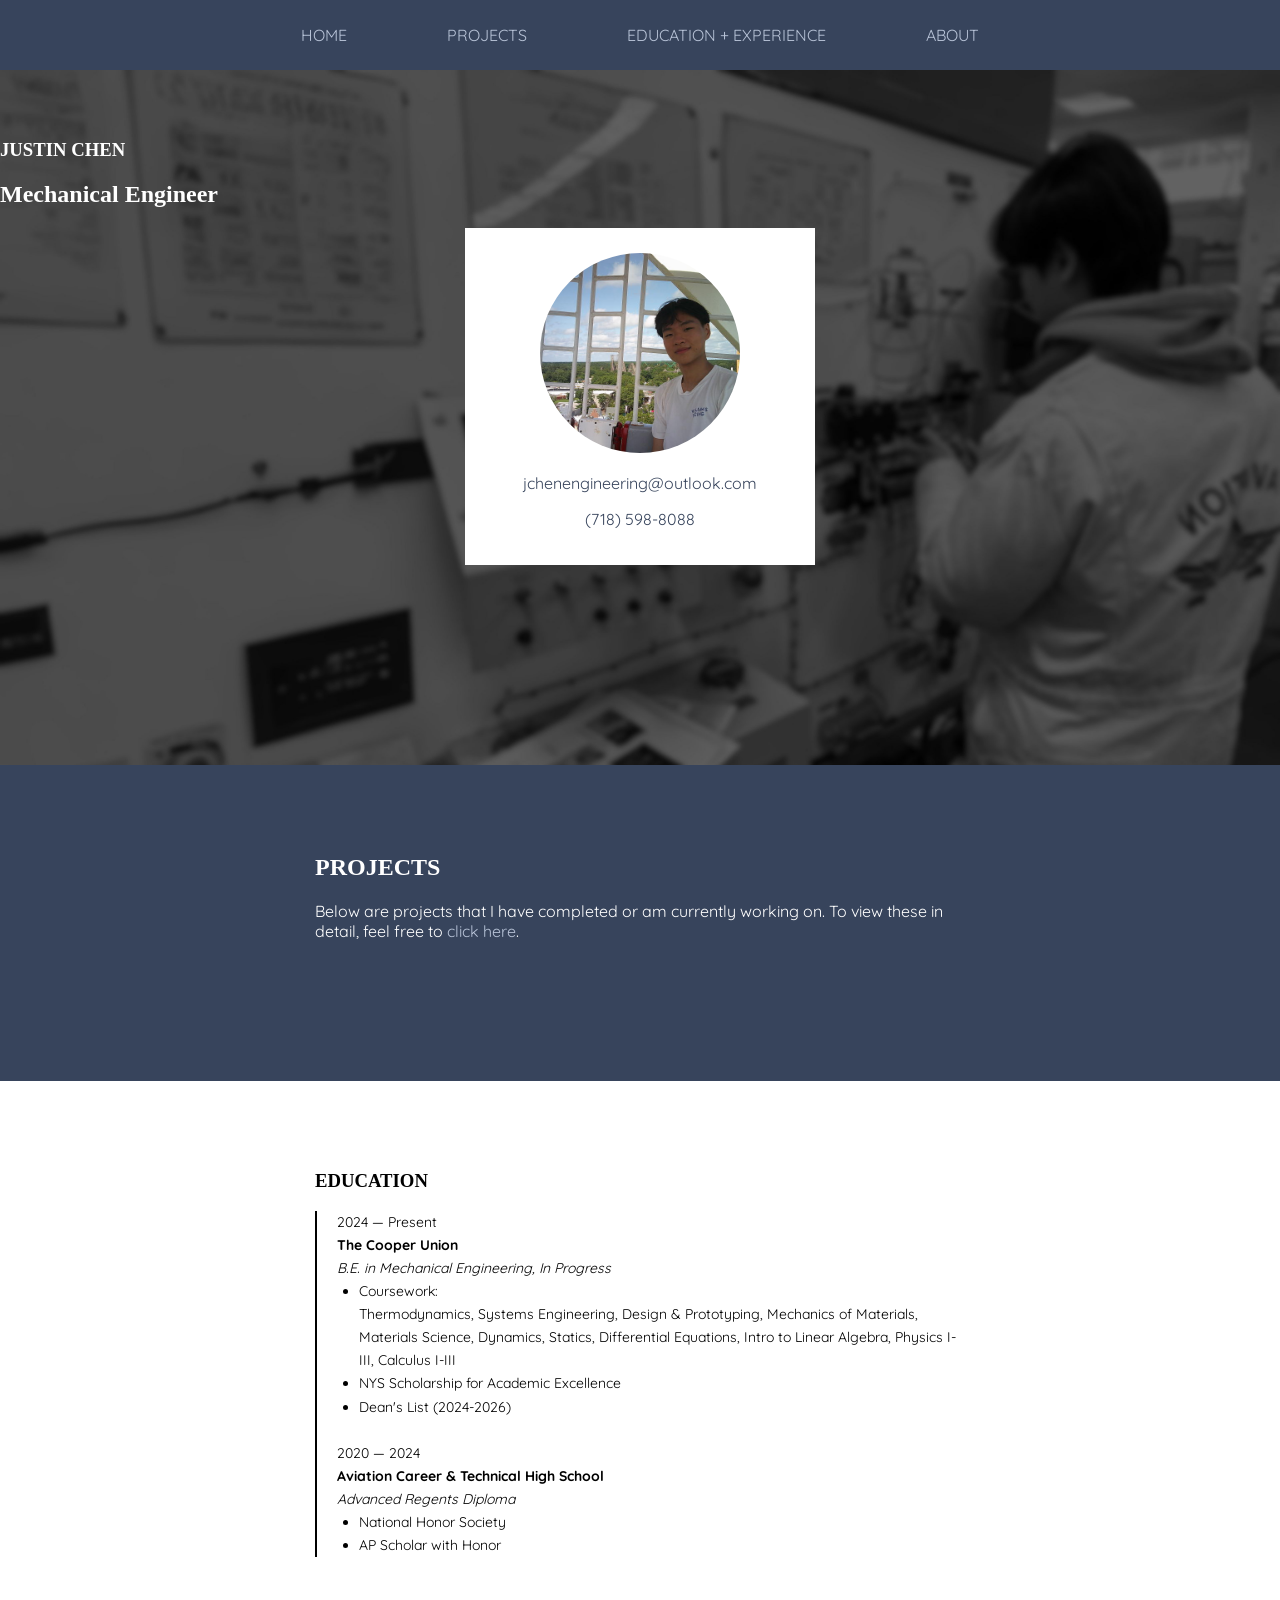
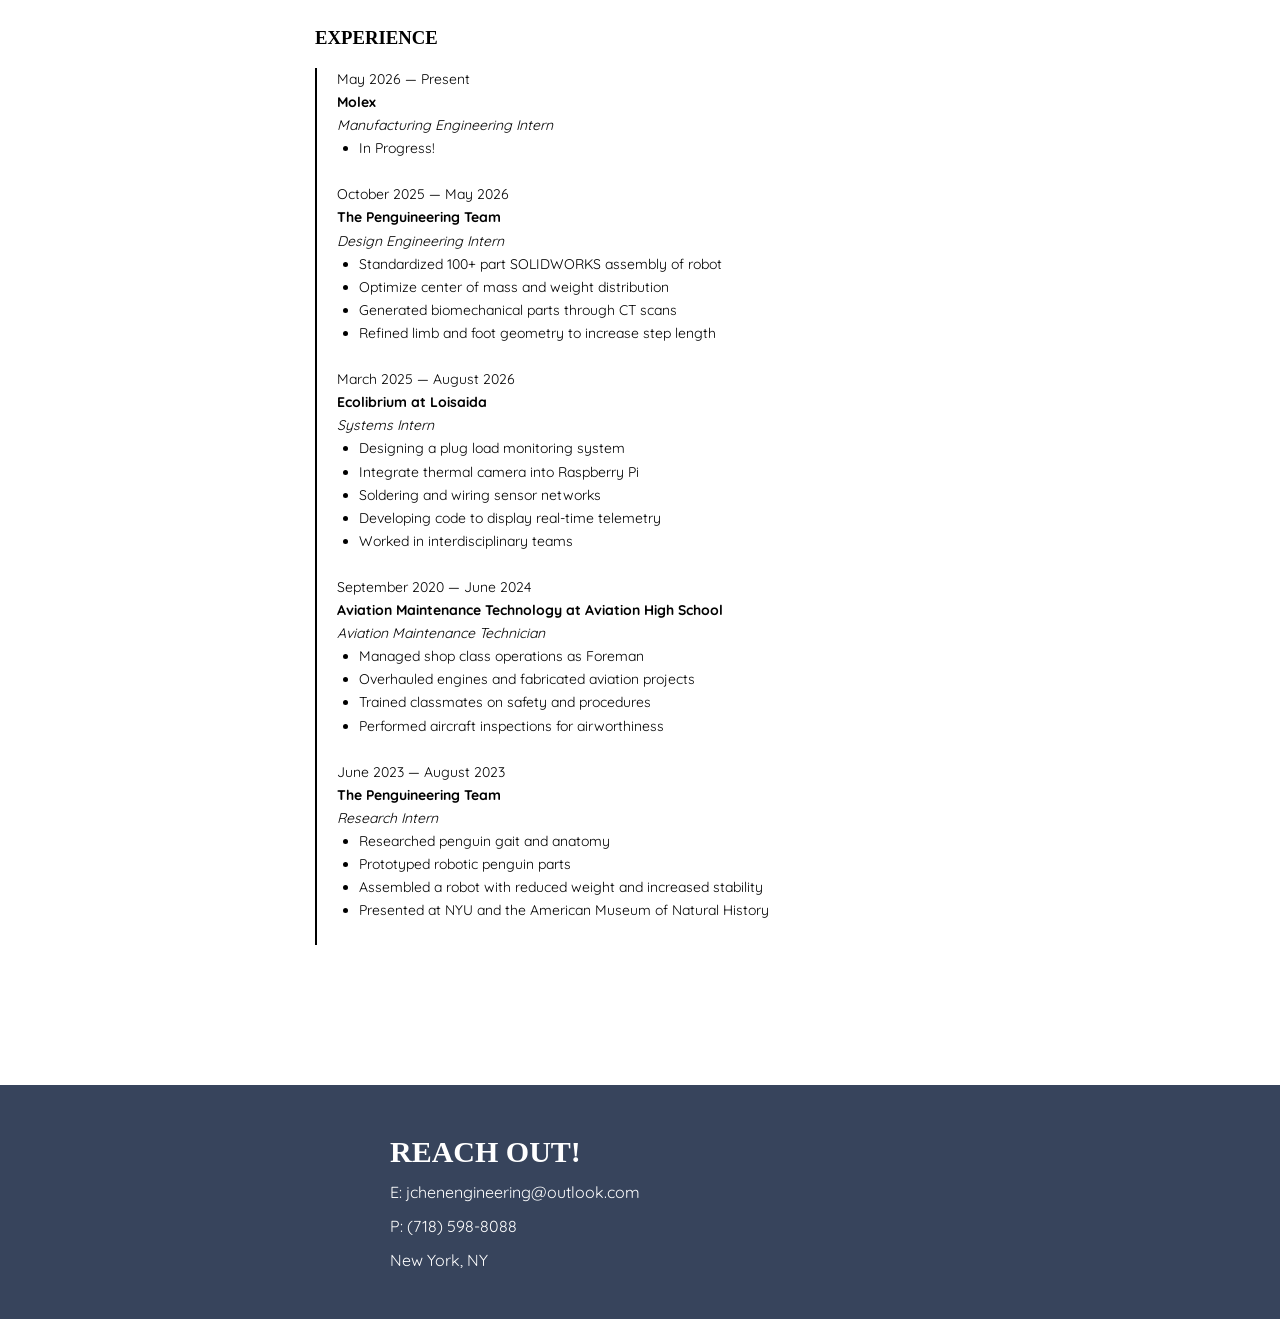
==== index.html @ e2fb0d9d "portfolio" ====
<!DOCTYPE html>
<html lang="en">
    <head>
        <link rel="preconnect" href="https://fonts.googleapis.com">
        <link rel="preconnect" href="https://fonts.gstatic.com" crossorigin>
        <link href="https://fonts.googleapis.com/css2?family=Quicksand:wght@400&display=swap" rel="stylesheet">

    
        <link rel="preconnect" href="https://fonts.googleapis.com">
        <link rel="preconnect" href="https://fonts.gstatic.com" crossorigin>
        <link href="https://fonts.google.com/share?selection.family=Gelasio:ital,wght@0,400..700;1,400..700|Inter:ital,opsz,wght@0,14..32,100..900;1,14..32,100..900" rel="stylesheet">
    
        <link rel="stylesheet" href="style.css">

        <meta charset="UTF-8">
        <meta name="viewport" content="width=device-width, initial-scale=1.0">

        <title>Justin Chen's Portfolio</title>
    </head>

    <body>
        <nav>
            <a href="index.html">HOME</a>
            <a href="pages/projects.html">PROJECTS</a>
            <a href="#education-experience">EDUCATION + EXPERIENCE</a>
            <a href="pages/about-me.html">ABOUT</a>
        </nav>

        <section class="home">
            <section class="heading">
                <h1>JUSTIN CHEN</h1>
                <h2>Mechanical Engineer</h2>
            </section>

            <section class="contact-card">
                <img class="profile-picture" src="images/profile-pic.JPG" alt="Profile Picture">
                <p>jchenengineering@outlook.com</p>
                <p>(718) 598-8088</p>
            </section>
        </section>
        

        <section class="projects">
            <div class="container">
                <h1>PROJECTS</h1>
                <p>Below are projects that I have completed or am currently working on. To view these in detail, feel free to <a class="click-here" href="pages/projects.html">click here</a>.</p>
            </div>
        </section>

        <section id="education-experience">
            <section class="education">
                <div class="container">
                    <h1>EDUCATION</h1>
                    <div class="timeline"> <!--for border-->

                        <div class="timeline-cooper">2024 — Present<br> <!--first entry-->
                            <b>The Cooper Union</b><br>
                            <i>B.E. in Mechanical Engineering, In Progress</i>
                            <ul>
                                <li> Coursework:<br>
                                Thermodynamics, Systems Engineering, Design & Prototyping, Mechanics of Materials, Materials Science, Dynamics, ​Statics, Differential Equations, Intro to Linear Algebra, Physics I-III, Calculus I-III</li>
                                <li>NYS Scholarship for Academic Excellence</li>
                                <li>Dean's List (2024-2026)</li>
                            </ul>
                            <br>
                        </div>

                        <div class="timeline-aviation">2020 — 2024<br> <!--second entry-->
                            <b>Aviation Career & Technical High School</b></br>
                            <i>Advanced Regents Diploma</i>

                            <ul>
                                <li>National Honor Society</li>
                                <li>AP Scholar with Honor</li>
                            </ul>
                        </div>

                    </div>
                </div>
            </section>

            <section class="experience">
                <div class="container">
                    <h1>EXPERIENCE</h1>
                    <div class="timeline">

                        <div class="timeline-molex">May 2026 — Present<br>
                            <b>Molex</b><br>
                            <i>Manufacturing Engineering Intern</i>
                            <ul>
                                <li>In Progress!</li>
                                <br>
                            </ul>
                        </div>

                        <div class="timeline-penguineering-college">October 2025 — May 2026<br>
                            <b>The Penguineering Team</b><br>
                            <i>Design Engineering Intern</i>
                            <ul>
                                <li>Standardized 100+ part SOLIDWORKS assembly of robot</li>
                                <li>Optimize center of mass and weight distribution</li>
                                <li>Generated biomechanical parts through CT scans</li>
                                <li>Refined limb and foot geometry to increase step length</li>
                                <br>
                            </ul>
                        </div>

                        <div class="timeline-loisaida">March 2025 — August 2026<br>
                            <b>Ecolibrium at Loisaida</b><br>
                            <i>Systems Intern</i>
                            <ul>
                                <li>Designing a plug load monitoring system</li>
                                <li>Integrate thermal camera into Raspberry Pi</li>
                                <li>Soldering and wiring sensor networks</li>
                                <li>Developing code to display real-time telemetry</li>
                                <li>Worked in interdisciplinary teams</li>
                                <br>
                            </ul>
                        </div>

                        <div class="timeline-amt">September 2020 — June 2024<br>
                            <b>Aviation Maintenance Technology at Aviation High School</b><br>
                            <i>Aviation Maintenance Technician</i>
                            <ul>
                                <li>Managed shop class operations as Foreman</li>
                                <li>Overhauled engines and fabricated aviation projects</li>
                                <li>Trained classmates on safety and procedures</li>
                                <li>Performed aircraft inspections for airworthiness</li>
                                <br>
                            </ul>
                        </div>

                        <div class="timeline-penguineering-highschool">June 2023 — August 2023<br>
                            <b>The Penguineering Team</b><br>
                            <i>Research Intern</i>
                            <ul>
                                <li>Researched penguin gait and anatomy</li>
                                <li>Prototyped robotic penguin parts</li>
                                <li>Assembled a robot with reduced weight and increased stability</li>
                                <li>Presented at NYU and the American Museum of Natural History</li>
                                <br>
                            </ul>
                        </div>

                    </div>
                </div>
            </section>
        </section>

        <footer>
            <div class="container-footer">
                <h3 class="reach-out">REACH OUT!</h3>
                <p>E: jchenengineering@outlook.com</p>
                <p>P: (718) 598-8088</p>
                <p>New York, NY</p>
            </div>
        </footer>
    </body>
</html>
---- style.css ----
/*page structure (font, body, navigation, footer)*/
html {
    scroll-behavior: smooth;
}

.quicksand-300 {
    font-family: "Quicksand", sans-serif;
    font-optical-sizing: auto;
    font-weight: 400;
    font-style: normal;
}

body {
    margin: 0px;
    padding: 0px;
}

.container {
    max-width: 650px;
    margin: 0 auto;
    padding-left: 20px;
    padding-right: 20px;
    margin-bottom: 70px;
}

nav {
    margin: 0px;
    padding: 25px;
    background-color: #37445c;
    font-family: "Quicksand", sans-serif;

    display: flex;
    justify-content: center;
    gap: 100px;
}

footer {
    background-color: #37445c;
    color: white;
    padding-top: 30px;
    padding-bottom: 30px;
}

.container-footer {
    max-width: 500px;
    margin: 20px auto;
    padding-left: 20px;
    padding-right: 20px;
    padding-top: 0;
    padding-bottom: 0;
    line-height: 1.1;
}

.reach-out {
    font-size: 30px;
    margin-top: 0px;
    margin-bottom: 0px;
}

/*content structure (paragraphs, headings, etc.)*/
p {
    font-family: "Quicksand", sans-serif;
}

h1 {
    font-family: "Gelasio", serif;
}

a,
a:visited,
a:link {
    color: #b8c3d7;
    text-decoration: none;
}

a:hover {
    color: white;
    text-decoration: underline;
}

ul {
    font-family: "Quicksand", sans-serif;
    margin-top: 0px;
    margin-bottom: 0px;
    padding-top: 0px;
    padding-left: 22px;
}

li {
    font-family: "Quicksand", sans-serif;
    margin-top: 0px;
    margin-bottom: 0px;
    padding-top: 0px;
    padding-left: 0px;
}

.indent {
    margin-left: 20px;
    margin-top: 0px;
    margin-bottom: 10px;
}

/*home page*/
.home {
    background-image: url("images/home-background.jpg");
    background-size: cover;
    padding-top: 50px;
    padding-bottom: 200px;
}

.contact-card {
    background-color: white;
    color: #37445c;
    max-width: 350px;
    margin: 0 auto;
    padding-top: 25px;
    padding-bottom: 20px;
    text-align: center;
}

.home > .heading {
    color: white;
}

.profile-picture {
    width: 200px; 
    height: 200px;
    object-fit: cover;
    border-radius: 50%;
}

/*projects on home page*/
.projects {
    background-color: #37445c;
    color: white;
    padding-top: 70px;
    padding-bottom: 70px;
}

/*education + experiences on home page*/
#education-experience {
    background-color: white;
    color: black;
    padding-top: 70px;
    padding-bottom: 70px;
}

.timeline {
    border-left: 2px solid #000000;
    height: 50%;
    padding-left: 20px;
    font-size: 14px;
    line-height: 1.65;
    padding-bottom: 0px;
}

.timeline-cooper, .timeline-aviation, .timeline-molex, .timeline-penguineering-college, .timeline-loisaida, .timeline-amt, .timeline-penguineering-highschool {
    font-family: "Quicksand", sans-serif;
    margin-bottom: 0px;
    padding-bottom: 0px
}

/*about me page*/
.about-me-container {
    max-width: 1000px;
    margin: 0 auto;
    padding-left: 20px;
    padding-right: 20px;
    margin-bottom: 50px;
}

.about-me {
    font-size: 18px;
    display: flex;
    gap: 40px;
    padding-top: 30px;
}

.about-me-image {
    border-radius: 25px;
    margin-top: 95px;
}
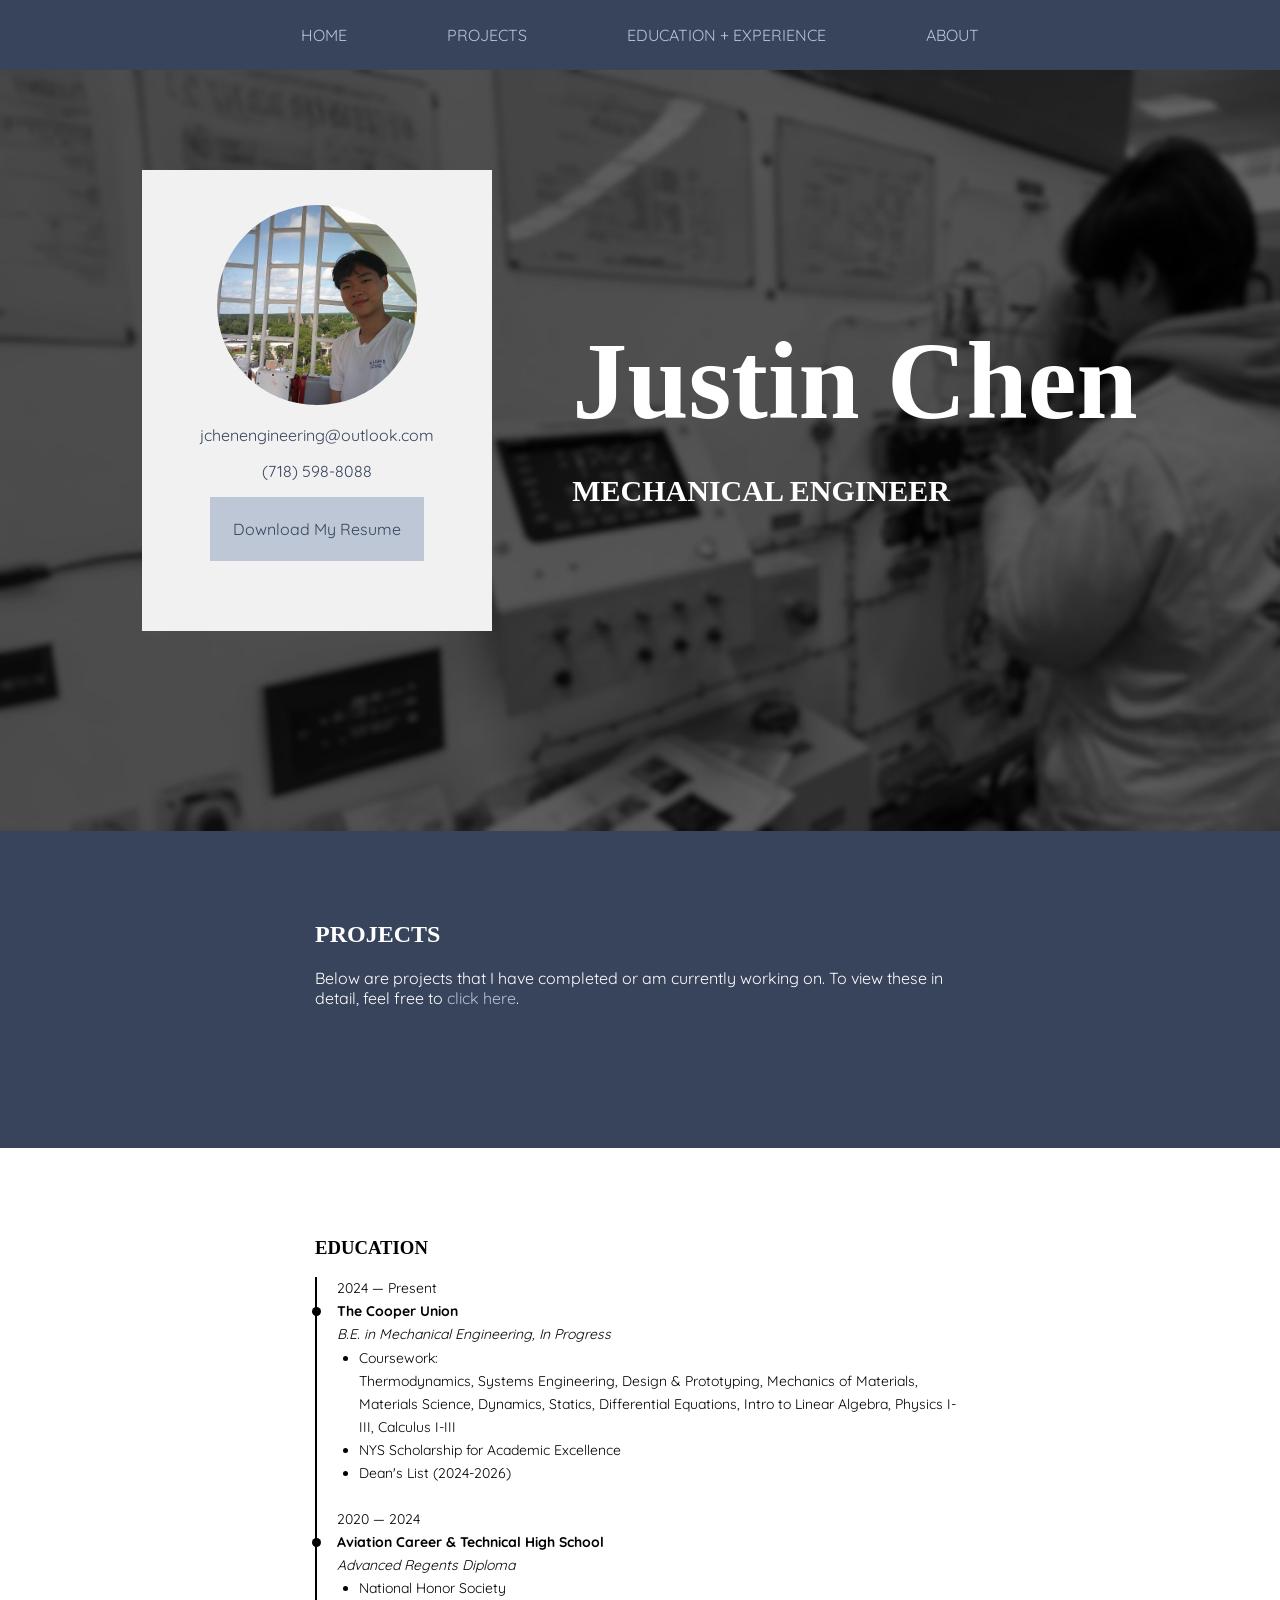
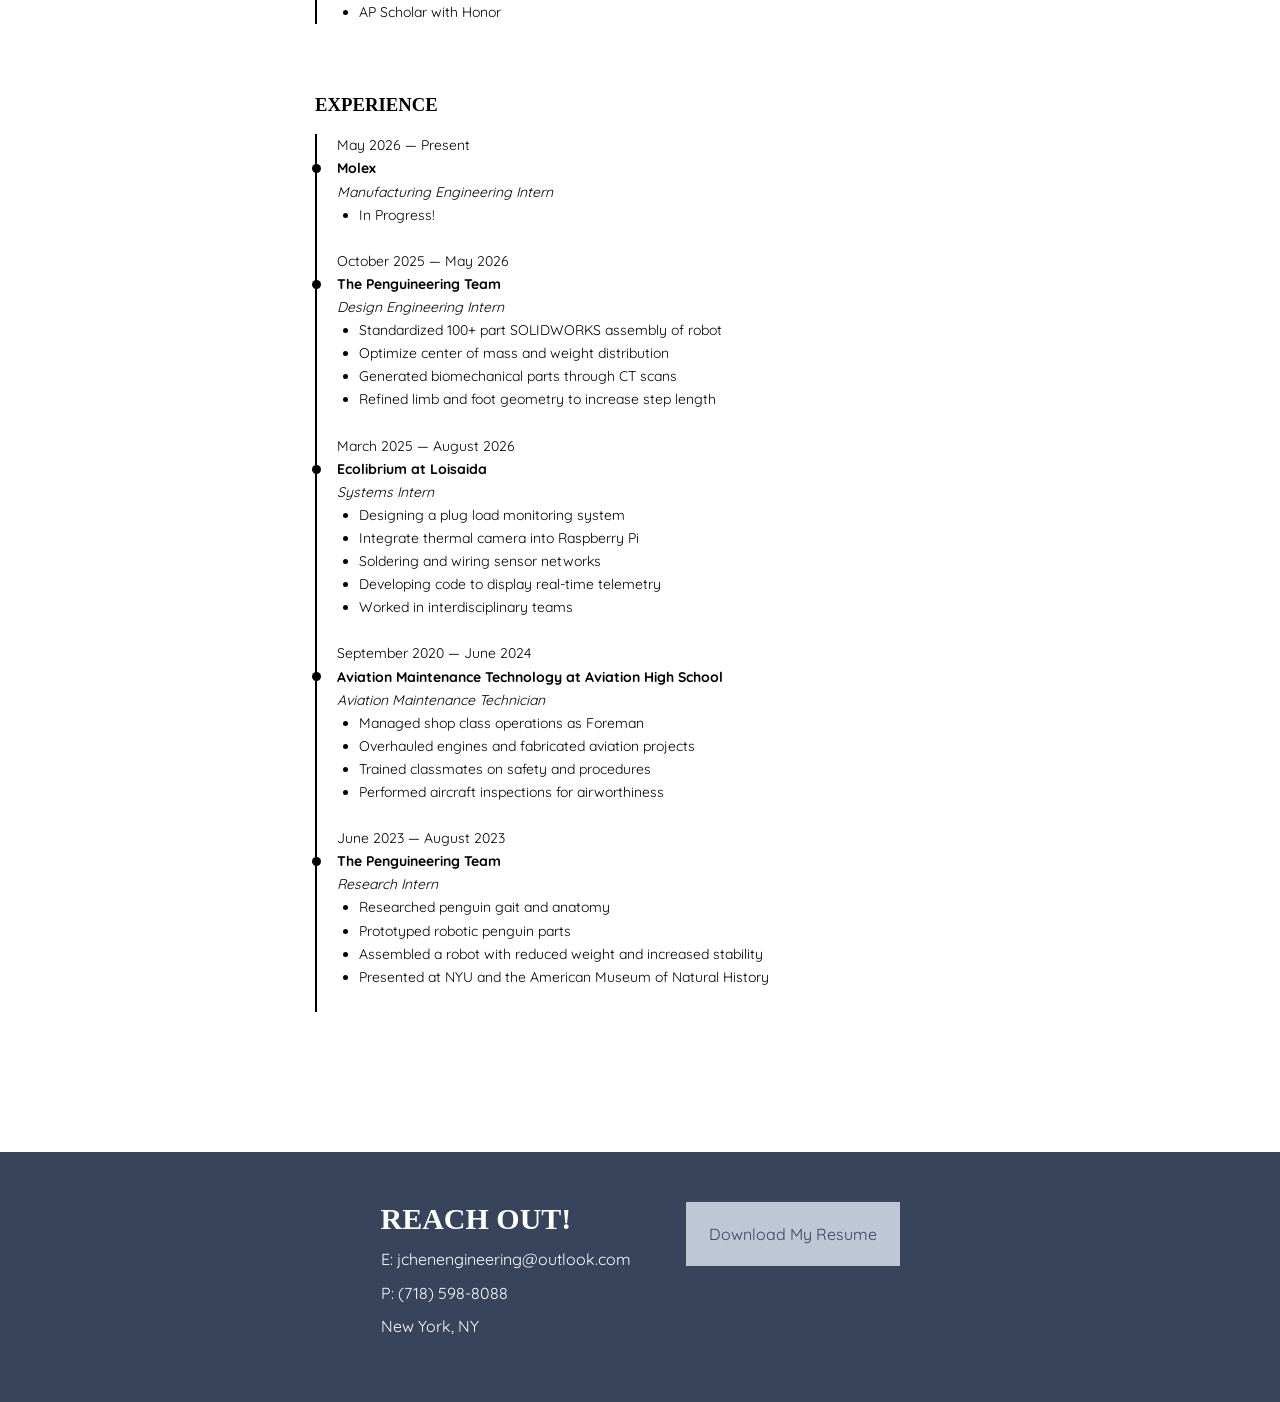
==== commit 3c2c3938: "updated website 6/26" ====
--- a/index.html
+++ b/index.html
@@ -27,16 +27,19 @@
         </nav>
 
         <section class="home">
-            <section class="heading">
-                <h1>JUSTIN CHEN</h1>
-                <h2>Mechanical Engineer</h2>
-            </section>
+                <section class="heading">
+                    <h3>Justin Chen</h3>
+                    <h4>MECHANICAL ENGINEER</h4>
+                </section>
 
-            <section class="contact-card">
-                <img class="profile-picture" src="images/profile-pic.JPG" alt="Profile Picture">
-                <p>jchenengineering@outlook.com</p>
-                <p>(718) 598-8088</p>
-            </section>
+                <section class="contact-card">
+                    <img class="profile-picture" src="images/profile-pic.JPG" alt="Profile Picture">
+                    <p>jchenengineering@outlook.com</p>
+                    <p>(718) 598-8088</p>
+
+                    <button class="download-my-resume-button" type="button">Download My Resume</button>
+
+                </section>
         </section>
         
 
@@ -149,10 +152,18 @@
 
         <footer>
             <div class="container-footer">
-                <h3 class="reach-out">REACH OUT!</h3>
-                <p>E: jchenengineering@outlook.com</p>
-                <p>P: (718) 598-8088</p>
-                <p>New York, NY</p>
+                
+                <div class="footer-text">
+                    <h3 class="reach-out">REACH OUT!</h3>
+                    <p>E: jchenengineering@outlook.com</p>
+                    <p>P: (718) 598-8088</p>
+                    <p>New York, NY</p>
+                </div>
+                
+                <div class="footer-graphics">
+                    <button class="download-my-resume-button" type="button">Download My Resume</button>
+                </div>
+
             </div>
         </footer>
     </body>
--- a/style.css
+++ b/style.css
@@ -42,13 +42,13 @@
 }
 
 .container-footer {
-    max-width: 500px;
+    max-width: 700px;
     margin: 20px auto;
-    padding-left: 20px;
-    padding-right: 20px;
-    padding-top: 0;
-    padding-bottom: 0;
     line-height: 1.1;
+
+    display: flex;
+    justify-content: center;
+    gap: 55px;
 }
 
 .reach-out {
@@ -104,22 +104,37 @@
 .home {
     background-image: url("images/home-background.jpg");
     background-size: cover;
-    padding-top: 50px;
+    padding-top: 100px;
     padding-bottom: 200px;
+
+    display: flex;
+    flex-direction: row-reverse;
+    justify-content: center;
+    gap: 80px;
 }
 
 .contact-card {
-    background-color: white;
+    background-color: #f1f1f1;
     color: #37445c;
-    max-width: 350px;
-    margin: 0 auto;
-    padding-top: 25px;
-    padding-bottom: 20px;
+    margin: 50 auto;
+    width: 350px;
+    padding-top: 35px;
+    padding-bottom: 70px;
     text-align: center;
 }
 
 .home > .heading {
     color: white;
+    line-height: 0;
+    align-content: center;
+}
+
+.heading h3 {
+    font-size: 110px;
+}
+
+.heading h4 {
+    font-size: 30px;
 }
 
 .profile-picture {
@@ -127,6 +142,24 @@
     height: 200px;
     object-fit: cover;
     border-radius: 50%;
+}
+
+.download-my-resume-button {
+    border: none;
+    background-color: #bec7d5;
+    color: #37445c;
+
+    padding-left: 23px;
+    padding-right: 23px;
+    padding-top: 22px;
+    padding-bottom: 22px;
+
+    font-family: "Quicksand", sans-serif;
+    font-size: 16px;
+}
+
+.download-my-resume-text {
+    font-size: 20px;
 }
 
 /*projects on home page*/
@@ -160,6 +193,84 @@
     padding-bottom: 0px
 }
 
+.timeline > div {
+    position: relative; 
+}
+
+.timeline > div::before {         /*the dot*/
+    content: '';
+    position: absolute;
+    width: 9px;
+    height: 9px;
+    background-color: #000000;
+    border-radius: 50%;
+
+    left: -25.5px;
+    top: 30px; 
+}
+
+/*projects page*/
+h2 {
+    font-family: "Quicksand", sans-serif;
+}
+
+.projects-mechanical-rectifier {
+    padding-top: 50px;
+    padding-bottom: 35px;
+    border-bottom: 1px solid gray;
+}
+
+.projects-scale {
+    padding-top: 35px;
+    padding-bottom: 35px;
+    border-bottom: 1px solid gray;
+}
+
+.projects-vending-machine {
+    padding-top: 35px;
+    padding-bottom: 35px;
+}
+
+.projects-mechanical-rectifier-flexbox {
+    display: flex;
+    gap: 25px;
+    line-height: 1.5;
+    align-items: center;
+}
+
+.projects-mechanical-rectifier-picture {
+    max-width: 40%;
+    height: auto;
+    border-radius: 15px;
+}
+
+.projects-scale-flexbox {
+    display: flex;
+    flex-direction: row-reverse;
+    gap: 25px;
+    line-height: 1.5;
+    align-items: center;
+}
+
+.projects-scale-picture {
+    max-width: 50%;
+    height: 50%;
+    border-radius: 15px;
+}
+
+.projects-vending-machine-flexbox {
+    display: flex;
+    gap: 25px;
+    line-height: 1.5;
+    align-items: center;
+}
+
+.projects-vending-machine-picture {
+    padding-top: 20px;
+    max-width: 40%;
+    height: auto;
+}
+
 /*about me page*/
 .about-me-container {
     max-width: 1000px;
@@ -173,10 +284,11 @@
     font-size: 18px;
     display: flex;
     gap: 40px;
-    padding-top: 30px;
+    padding-top: 20px;
 }
 
 .about-me-image {
     border-radius: 25px;
-    margin-top: 95px;
+    margin-top: 75px;
+    scale: 95%;
 }
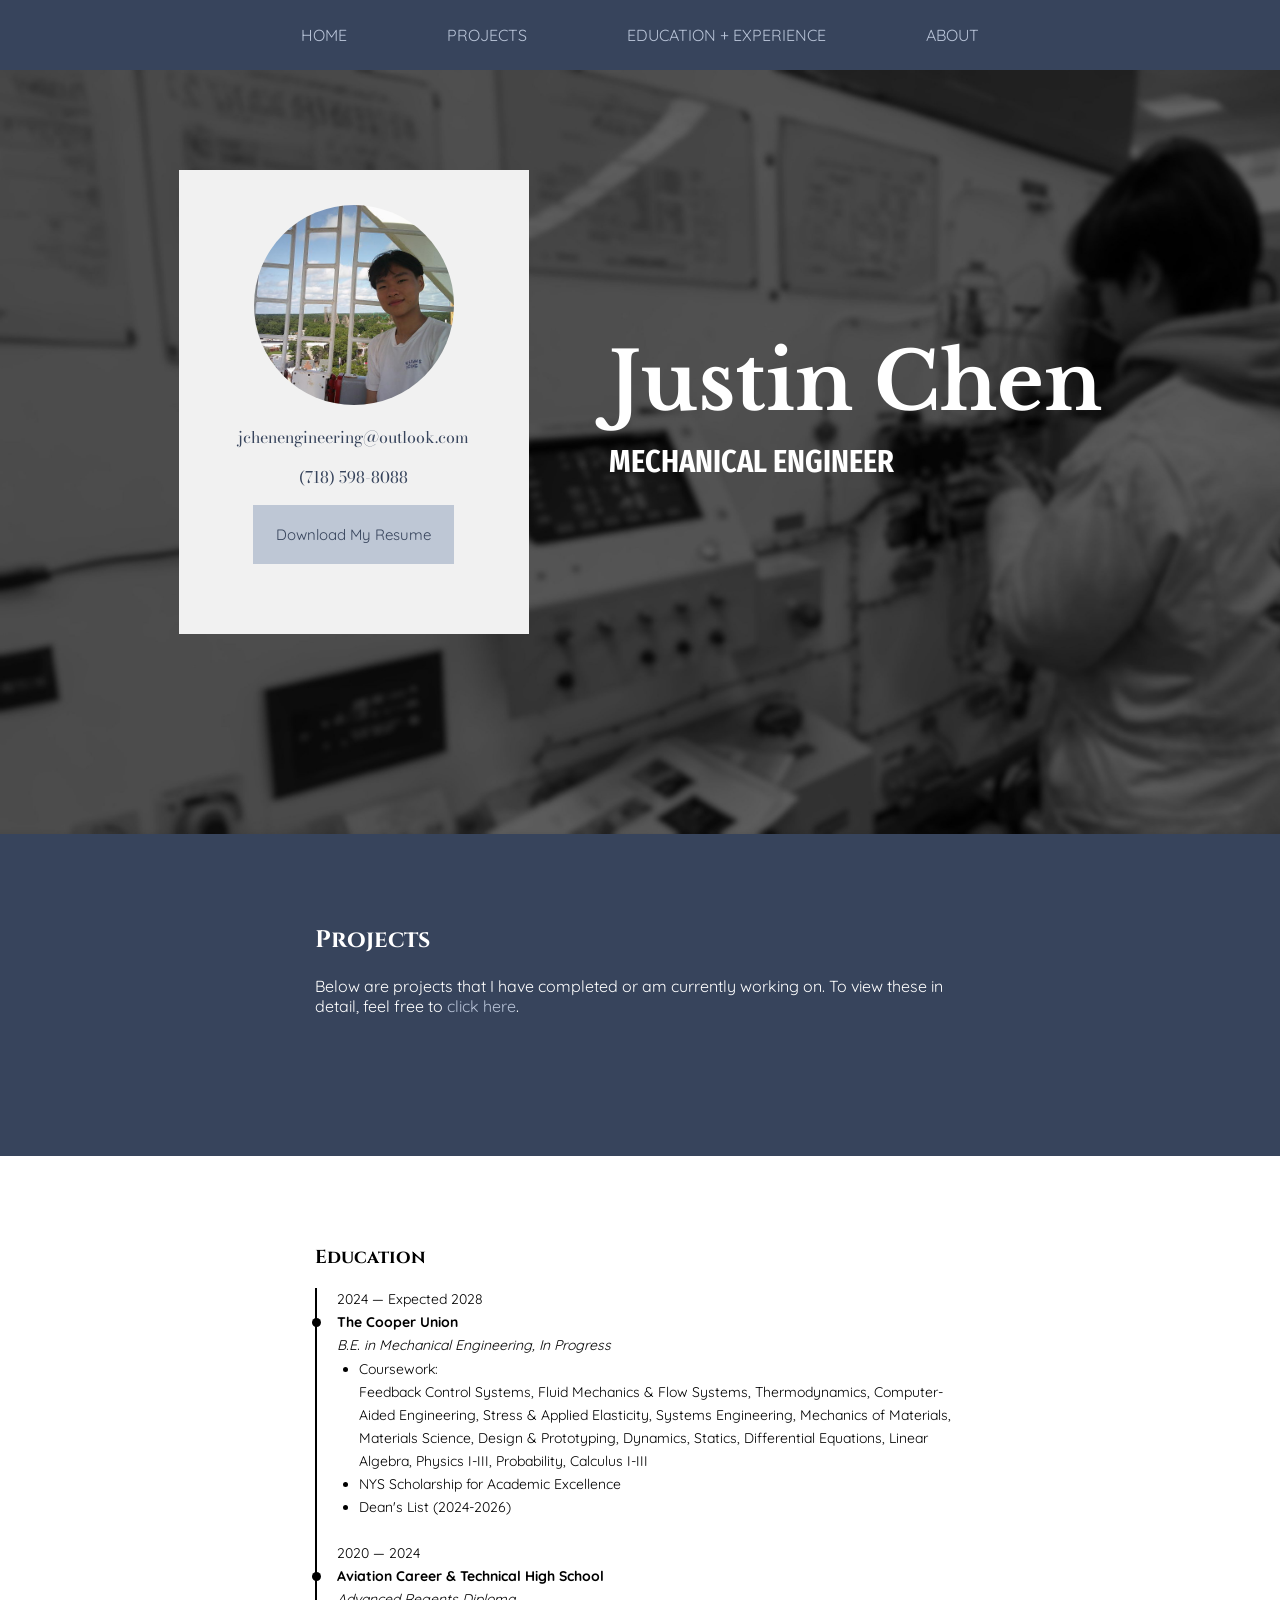
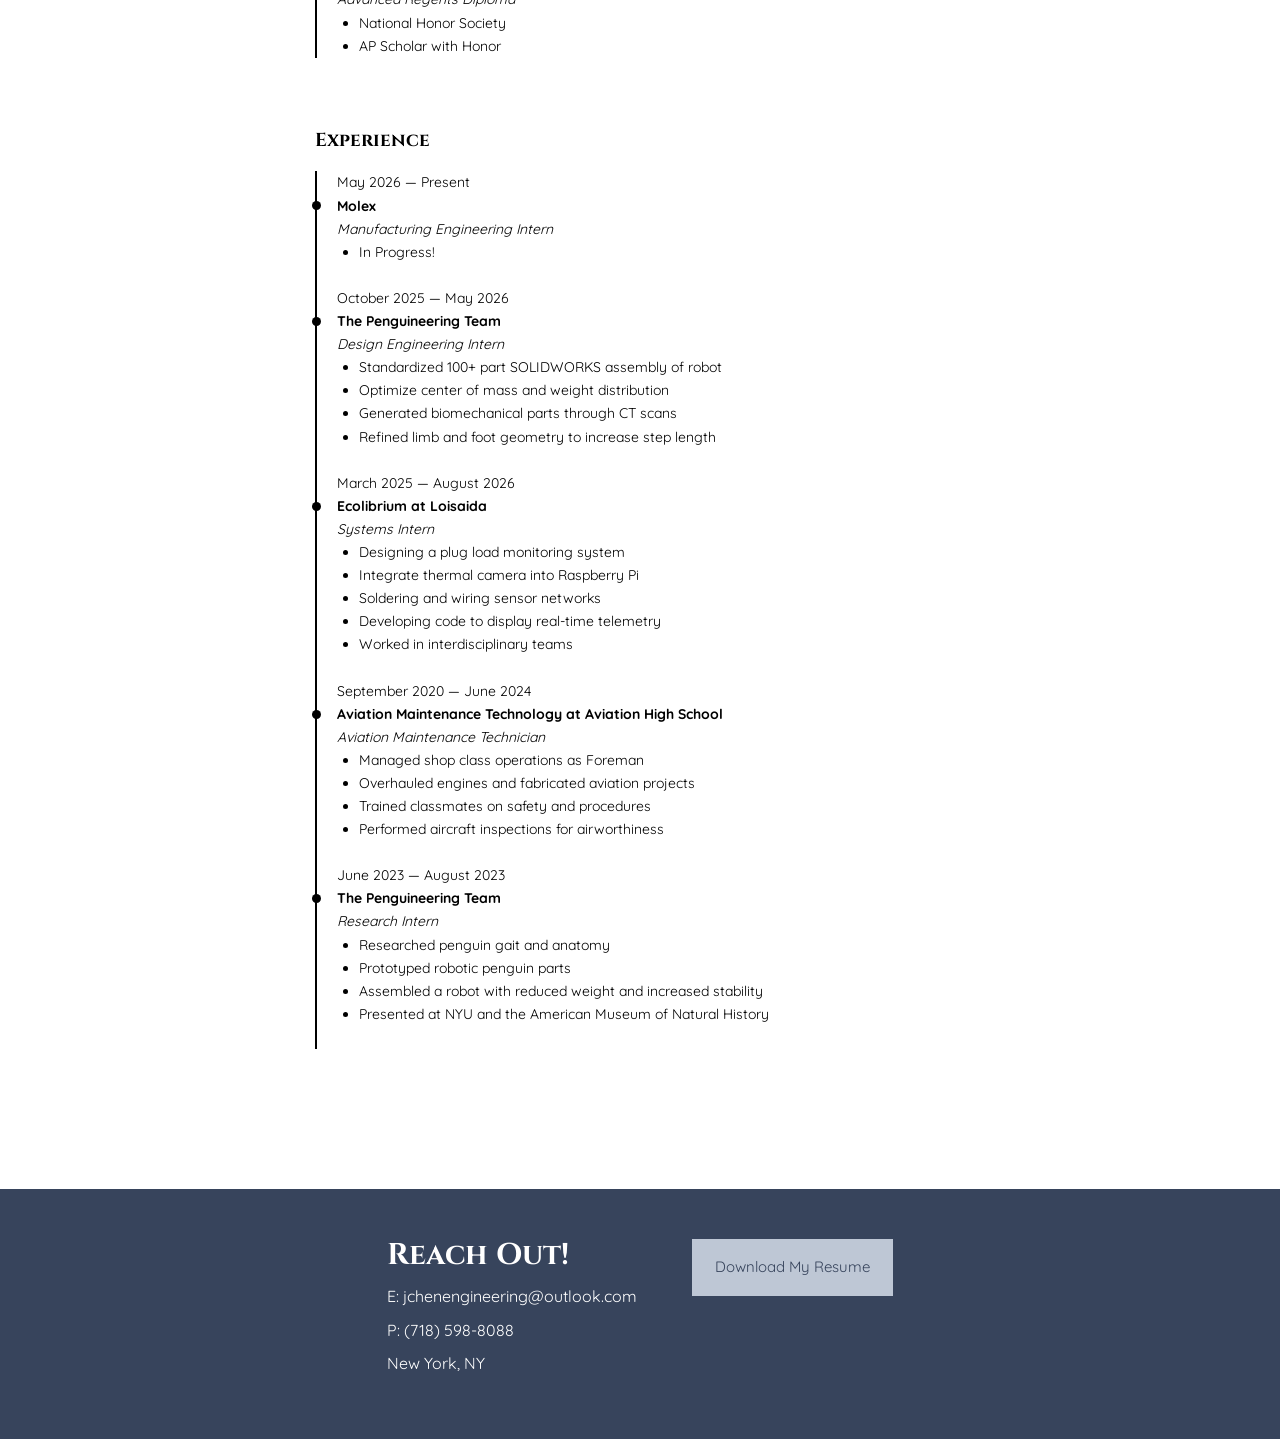
==== commit d7753dbf: "updated website 6/26 end of day" ====
--- a/index.html
+++ b/index.html
@@ -1,21 +1,15 @@
 <!DOCTYPE html>
 <html lang="en">
     <head>
+        <meta charset="UTF-8">
+        <meta name="viewport" content="width=device-width, initial-scale=1.0">
+        <title>Justin Chen's Portfolio</title>
+
         <link rel="preconnect" href="https://fonts.googleapis.com">
         <link rel="preconnect" href="https://fonts.gstatic.com" crossorigin>
-        <link href="https://fonts.googleapis.com/css2?family=Quicksand:wght@400&display=swap" rel="stylesheet">
+        <link href="https://fonts.googleapis.com/css2?family=Bodoni+Moda:opsz,wght@6..96,400&family=Cinzel&family=Fira+Sans+Condensed&family=Libre+Baskerville&family=Quicksand:wght@300&display=swap" rel="stylesheet">
 
-    
-        <link rel="preconnect" href="https://fonts.googleapis.com">
-        <link rel="preconnect" href="https://fonts.gstatic.com" crossorigin>
-        <link href="https://fonts.google.com/share?selection.family=Gelasio:ital,wght@0,400..700;1,400..700|Inter:ital,opsz,wght@0,14..32,100..900;1,14..32,100..900" rel="stylesheet">
-    
         <link rel="stylesheet" href="style.css">
-
-        <meta charset="UTF-8">
-        <meta name="viewport" content="width=device-width, initial-scale=1.0">
-
-        <title>Justin Chen's Portfolio</title>
     </head>
 
     <body>
@@ -34,10 +28,13 @@
 
                 <section class="contact-card">
                     <img class="profile-picture" src="images/profile-pic.JPG" alt="Profile Picture">
-                    <p>jchenengineering@outlook.com</p>
-                    <p>(718) 598-8088</p>
+                    
+                    <div class="contact-card-contact">
+                        <p>jchenengineering@outlook.com</p>
+                        <p>(718) 598-8088</p>
+                    </div>
 
-                    <button class="download-my-resume-button" type="button">Download My Resume</button>
+                    <a href="files/Justin_Chen_Resume_serif.pdf" class="download-my-resume-button" download>Download My Resume</a>
 
                 </section>
         </section>
@@ -45,7 +42,7 @@
 
         <section class="projects">
             <div class="container">
-                <h1>PROJECTS</h1>
+                <h1>Projects</h1>
                 <p>Below are projects that I have completed or am currently working on. To view these in detail, feel free to <a class="click-here" href="pages/projects.html">click here</a>.</p>
             </div>
         </section>
@@ -53,15 +50,15 @@
         <section id="education-experience">
             <section class="education">
                 <div class="container">
-                    <h1>EDUCATION</h1>
+                    <h1>Education</h1>
                     <div class="timeline"> <!--for border-->
 
-                        <div class="timeline-cooper">2024 — Present<br> <!--first entry-->
+                        <div class="timeline-cooper">2024 — Expected 2028<br> <!--first entry-->
                             <b>The Cooper Union</b><br>
                             <i>B.E. in Mechanical Engineering, In Progress</i>
                             <ul>
                                 <li> Coursework:<br>
-                                Thermodynamics, Systems Engineering, Design & Prototyping, Mechanics of Materials, Materials Science, Dynamics, ​Statics, Differential Equations, Intro to Linear Algebra, Physics I-III, Calculus I-III</li>
+                                Feedback Control Systems, Fluid Mechanics & Flow Systems, Thermodynamics, Computer-Aided Engineering, Stress & Applied Elasticity, Systems Engineering, Mechanics of Materials, Materials Science, Design & Prototyping, Dynamics, ​Statics, Differential Equations, Linear Algebra, Physics I-III, Probability, Calculus I-III</li>
                                 <li>NYS Scholarship for Academic Excellence</li>
                                 <li>Dean's List (2024-2026)</li>
                             </ul>
@@ -69,7 +66,7 @@
                         </div>
 
                         <div class="timeline-aviation">2020 — 2024<br> <!--second entry-->
-                            <b>Aviation Career & Technical High School</b></br>
+                            <b>Aviation Career & Technical High School</b><br>
                             <i>Advanced Regents Diploma</i>
 
                             <ul>
@@ -84,7 +81,7 @@
 
             <section class="experience">
                 <div class="container">
-                    <h1>EXPERIENCE</h1>
+                    <h1>Experience</h1>
                     <div class="timeline">
 
                         <div class="timeline-molex">May 2026 — Present<br>
@@ -152,16 +149,16 @@
 
         <footer>
             <div class="container-footer">
-                
+
                 <div class="footer-text">
-                    <h3 class="reach-out">REACH OUT!</h3>
+                    <h5 class="reach-out">Reach Out!</h5>
                     <p>E: jchenengineering@outlook.com</p>
                     <p>P: (718) 598-8088</p>
                     <p>New York, NY</p>
                 </div>
                 
                 <div class="footer-graphics">
-                    <button class="download-my-resume-button" type="button">Download My Resume</button>
+                    <a href="files/Justin_Chen_Resume_serif.pdf" class="download-my-resume-button" download>Download My Resume</a>
                 </div>
 
             </div>
--- a/style.css
+++ b/style.css
@@ -3,11 +3,38 @@
     scroll-behavior: smooth;
 }
 
-.quicksand-300 {
+.quicksand-regular {
     font-family: "Quicksand", sans-serif;
     font-optical-sizing: auto;
     font-weight: 400;
     font-style: normal;
+}
+
+.libre-baskerville-regular {
+  font-family: "Libre Baskerville", serif;
+  font-optical-sizing: auto;
+  font-weight: 400;
+  font-style: normal;
+}
+
+.bodoni-moda-regular {
+  font-family: "Bodoni Moda", serif;
+  font-optical-sizing: auto;
+  font-weight: 400;
+  font-style: normal;
+}
+
+.fira-sans-regular {
+  font-family: "Fira Sans Condensed", sans-serif;
+  font-weight: 400;
+  font-style: normal;
+}
+
+.cinzel-regular {
+  font-family: "Cinzel", serif;
+  font-optical-sizing: auto;
+  font-weight: 400;
+  font-style: normal;   
 }
 
 body {
@@ -52,6 +79,7 @@
 }
 
 .reach-out {
+    font-family: "Cinzel", serif;
     font-size: 30px;
     margin-top: 0px;
     margin-bottom: 0px;
@@ -63,7 +91,7 @@
 }
 
 h1 {
-    font-family: "Gelasio", serif;
+    font-family: "Cinzel", serif;
 }
 
 a,
@@ -123,6 +151,10 @@
     text-align: center;
 }
 
+.contact-card p {
+    font-family: "Bodoni Moda", serif;
+}
+
 .home > .heading {
     color: white;
     line-height: 0;
@@ -130,10 +162,12 @@
 }
 
 .heading h3 {
-    font-size: 110px;
+    font-family: "Libre Baskerville", serif;
+    font-size: 80px;
 }
 
 .heading h4 {
+    font-family: "Fira Sans Condensed", sans-serif;
     font-size: 30px;
 }
 
@@ -144,18 +178,30 @@
     border-radius: 50%;
 }
 
-.download-my-resume-button {
+a.download-my-resume-button {
     border: none;
     background-color: #bec7d5;
     color: #37445c;
 
     padding-left: 23px;
     padding-right: 23px;
-    padding-top: 22px;
-    padding-bottom: 22px;
-
-    font-family: "Quicksand", sans-serif;
-    font-size: 16px;
+    padding-top: 20px;
+    padding-bottom: 20px;
+
+    font-family: "Quicksand", sans-serif;
+    font-size: 15px;
+
+    cursor: pointer;
+    transition: background-color 0.3s ease;
+
+    display: inline-block;
+    text-decoration: none;
+}
+
+.download-my-resume-button:hover {
+    background-color: #a6acb8;
+    color: #37445c;
+    text-decoration: none;
 }
 
 .download-my-resume-text {
@@ -271,6 +317,10 @@
     height: auto;
 }
 
+a.projects-mechanical-rectifier, a.projects-scale, a.projects-vending-machine {
+    color: aqua;
+}
+
 /*about me page*/
 .about-me-container {
     max-width: 1000px;
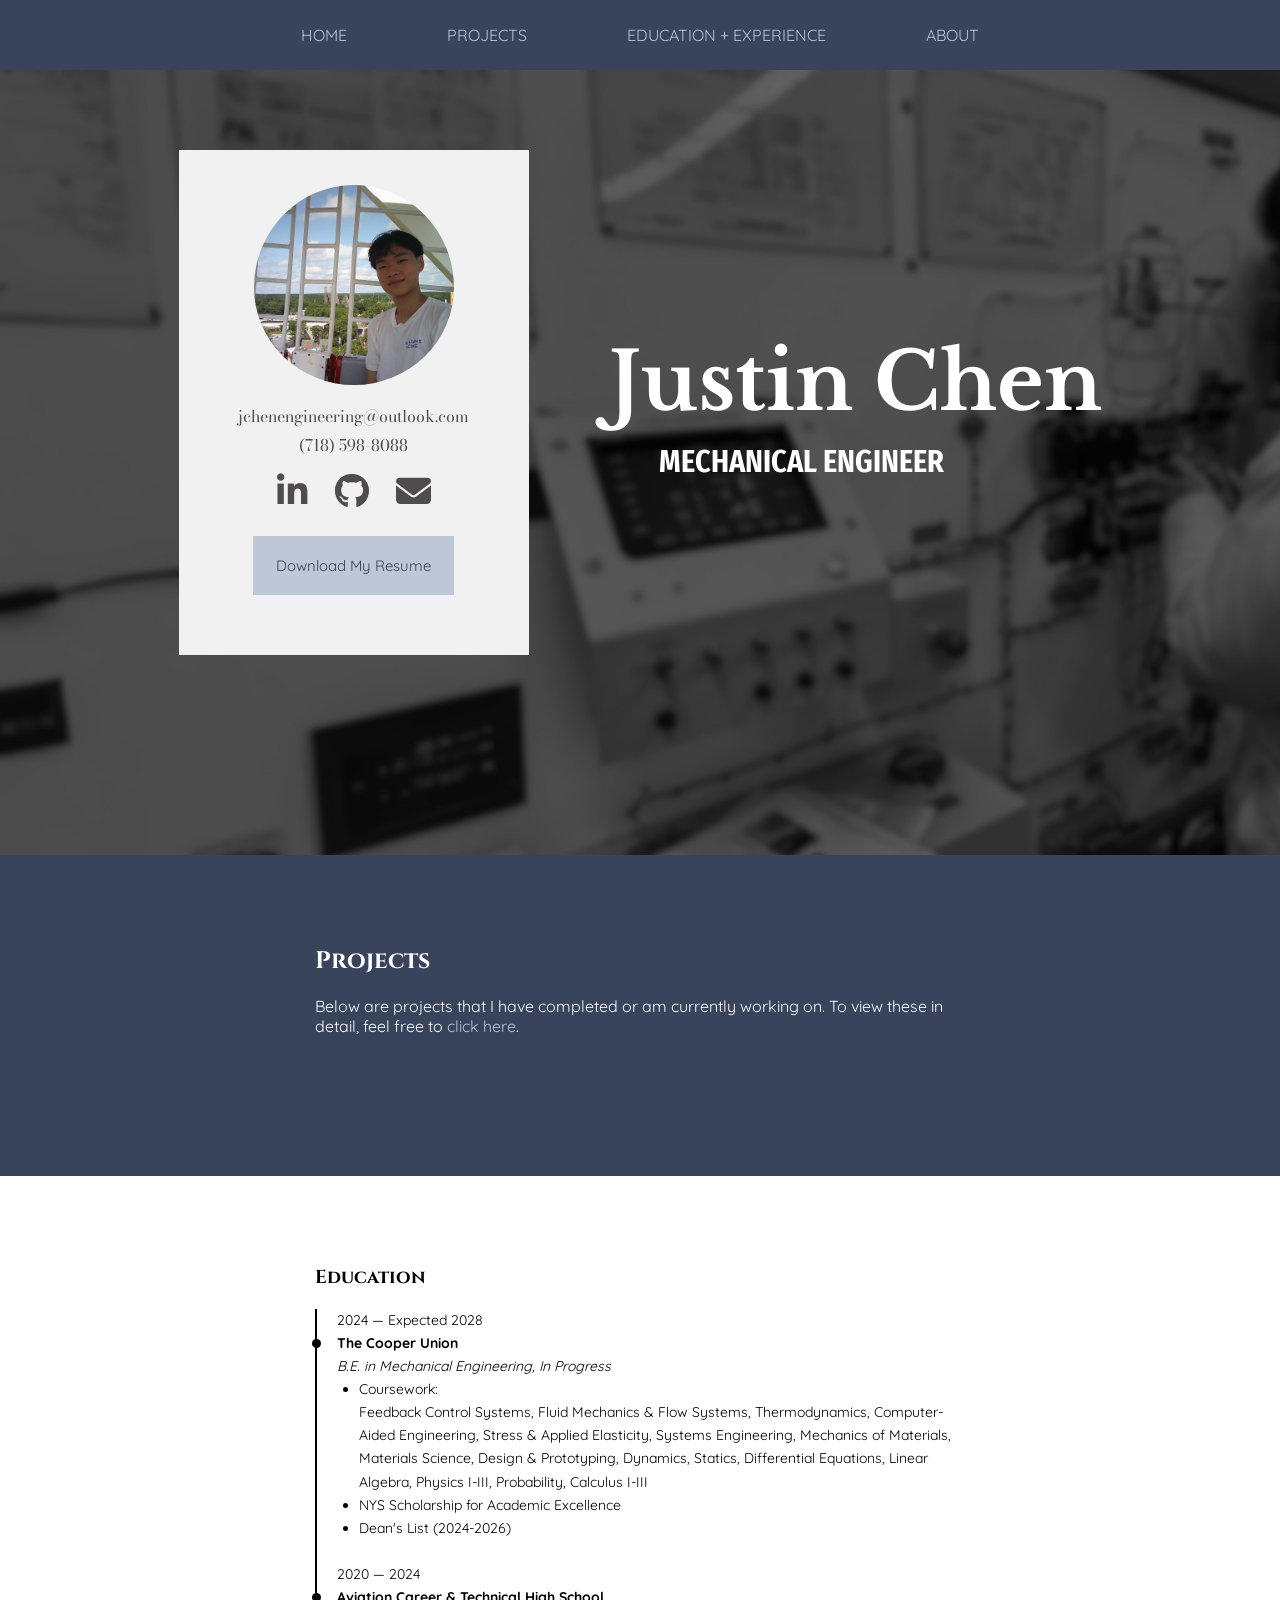
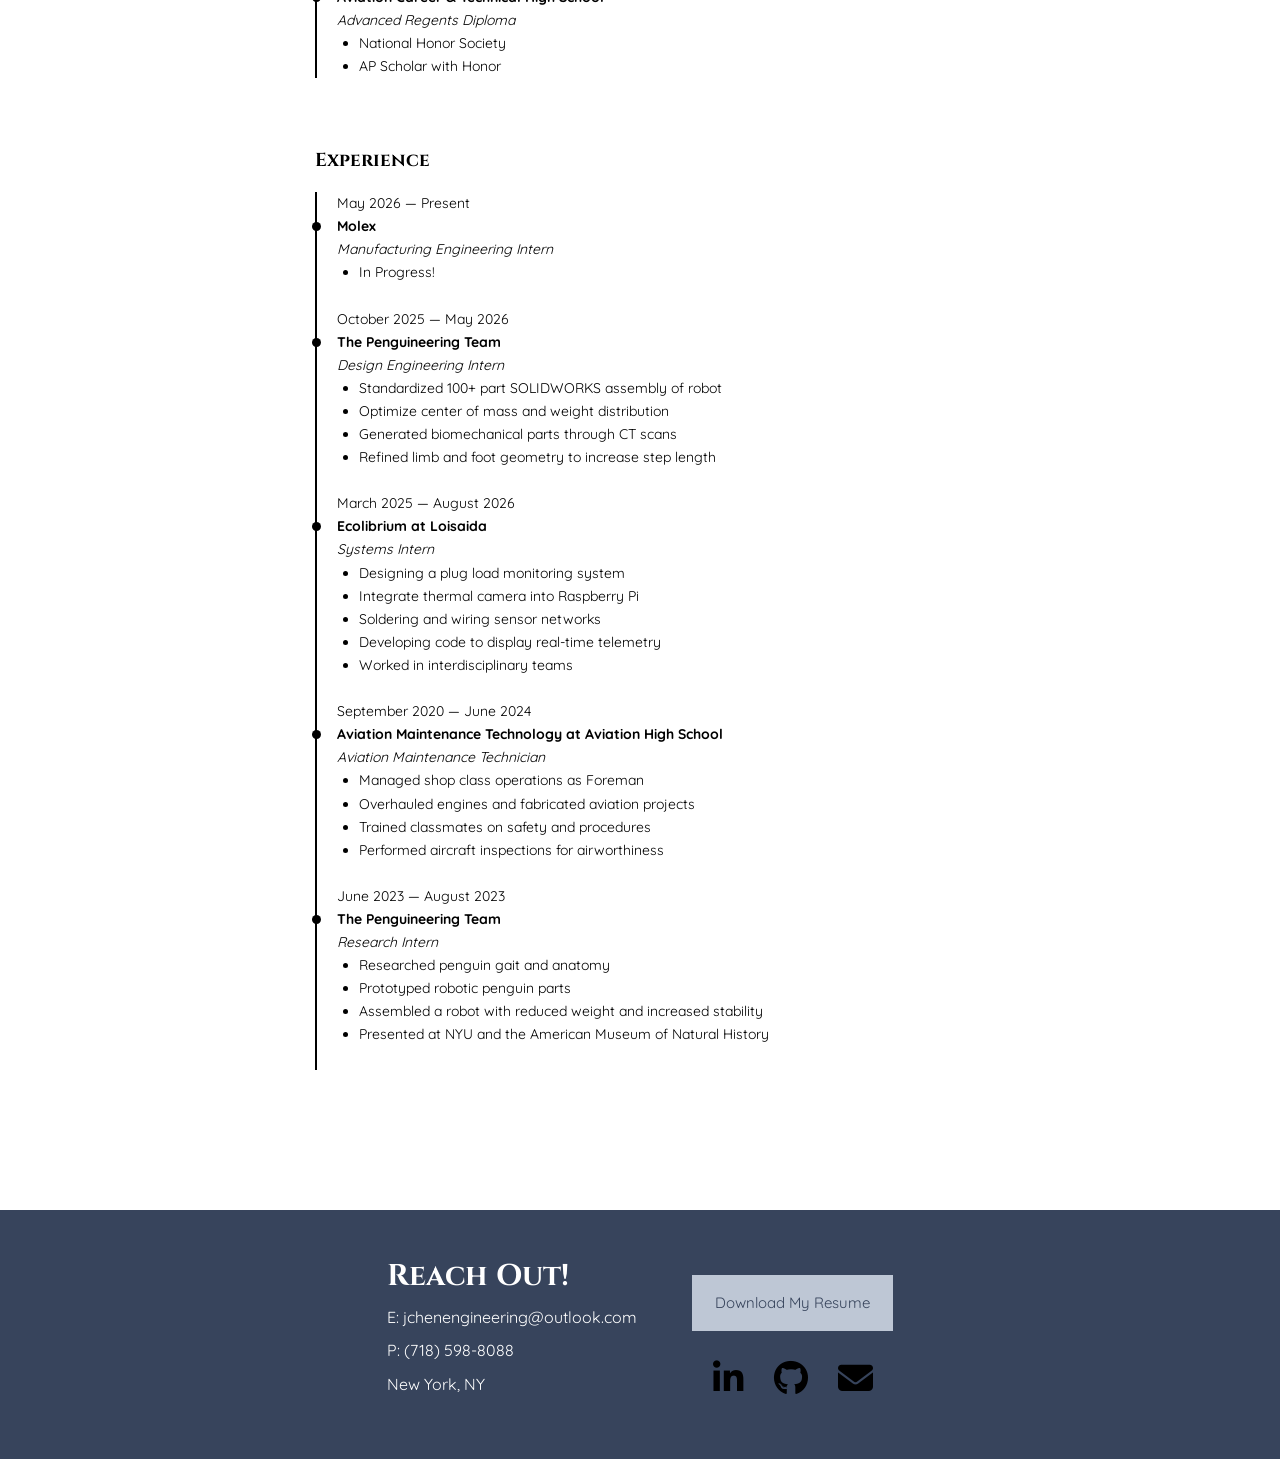
==== commit efb4e5af: "update to portfolio 7/1" ====
--- a/index.html
+++ b/index.html
@@ -8,6 +8,8 @@
         <link rel="preconnect" href="https://fonts.googleapis.com">
         <link rel="preconnect" href="https://fonts.gstatic.com" crossorigin>
         <link href="https://fonts.googleapis.com/css2?family=Bodoni+Moda:opsz,wght@6..96,400&family=Cinzel&family=Fira+Sans+Condensed&family=Libre+Baskerville&family=Quicksand:wght@300&display=swap" rel="stylesheet">
+
+        <link rel="stylesheet" href="https://cdnjs.cloudflare.com/ajax/libs/font-awesome/6.4.0/css/all.min.css">
 
         <link rel="stylesheet" href="style.css">
     </head>
@@ -23,7 +25,7 @@
         <section class="home">
                 <section class="heading">
                     <h3>Justin Chen</h3>
-                    <h4>MECHANICAL ENGINEER</h4>
+                    <h4 style="text-indent: 50px">MECHANICAL ENGINEER</h4>
                 </section>
 
                 <section class="contact-card">
@@ -33,6 +35,20 @@
                         <p>jchenengineering@outlook.com</p>
                         <p>(718) 598-8088</p>
                     </div>
+
+                    <div class="social-graphics">
+                        <a href="https://www.linkedin.com/in/jchenengineering/" target="_blank">
+                            <i class="fa-brands fa-linkedin-in"></i>
+                        </a>
+                        <a href="https://github.com/JChenEngineering">
+                            <i class="fa-brands fa-github"></i>
+                        </a>
+                        <a href="mailto:jchenengineering@outlook.com">
+                            <i class="fa-solid fa-envelope"></i>
+                        </a>
+                    </div>
+                    
+                    <br>
 
                     <a href="files/Justin_Chen_Resume_serif.pdf" class="download-my-resume-button" download>Download My Resume</a>
 
@@ -159,6 +175,19 @@
                 
                 <div class="footer-graphics">
                     <a href="files/Justin_Chen_Resume_serif.pdf" class="download-my-resume-button" download>Download My Resume</a>
+
+                    <div class="social-graphics-footer">
+                        <a href="https://www.linkedin.com/in/jchenengineering/" target="_blank">
+                            <i class="fa-brands fa-linkedin-in"></i>
+                        </a>
+                        <a href="https://github.com/JChenEngineering">
+                            <i class="fa-brands fa-github"></i>
+                        </a>
+                        <a href="mailto:jchenengineering@outlook.com">
+                            <i class="fa-solid fa-envelope"></i>
+                        </a>
+                    </div>
+                    
                 </div>
 
             </div>
--- a/style.css
+++ b/style.css
@@ -56,6 +56,10 @@
     background-color: #37445c;
     font-family: "Quicksand", sans-serif;
 
+    position: sticky;
+    top: 0;
+    z-index: 1000;
+
     display: flex;
     justify-content: center;
     gap: 100px;
@@ -85,6 +89,30 @@
     margin-bottom: 0px;
 }
 
+.footer-graphics {
+    padding-top: 15px;
+}
+
+.social-graphics-footer {
+    display: flex;
+    justify-content: center;
+    gap: 30px;
+}
+
+.footer-graphics > .social-graphics-footer a {
+    color: #000000;
+    font-size: 35px;
+
+    cursor: pointer;
+    transition: background-color 2s ease;
+
+    padding-top: 30px;
+}
+
+.social-graphics-footer a:hover {
+    color: #9b9696;
+}
+
 /*content structure (paragraphs, headings, etc.)*/
 p {
     font-family: "Quicksand", sans-serif;
@@ -132,7 +160,8 @@
 .home {
     background-image: url("images/home-background.jpg");
     background-size: cover;
-    padding-top: 100px;
+    background-attachment: fixed;
+    padding-top: 80px;
     padding-bottom: 200px;
 
     display: flex;
@@ -147,12 +176,36 @@
     margin: 50 auto;
     width: 350px;
     padding-top: 35px;
-    padding-bottom: 70px;
+    padding-bottom: 60px;
     text-align: center;
 }
 
 .contact-card p {
+    color: #4e4c4c;
+    font-size: 16px;
+    line-height: .8;
     font-family: "Bodoni Moda", serif;
+}
+
+.social-graphics {
+    display: flex;
+    justify-content: center;
+    gap: 27px;
+
+    padding-top: 5px;
+    padding-bottom: 5px;
+}
+
+.social-graphics a {
+    color:#4e4c4c;
+    font-size: 35px;
+
+    cursor: pointer;
+    transition: background-color 2s ease;
+}
+
+.social-graphics a:hover {
+    color: #a6acb8;
 }
 
 .home > .heading {
@@ -176,6 +229,8 @@
     height: 200px;
     object-fit: cover;
     border-radius: 50%;
+
+    padding-bottom: 5px;
 }
 
 a.download-my-resume-button {
@@ -192,7 +247,7 @@
     font-size: 15px;
 
     cursor: pointer;
-    transition: background-color 0.3s ease;
+    transition: background-color 0.5s ease;
 
     display: inline-block;
     text-decoration: none;
@@ -319,7 +374,7 @@
 
 a.projects-mechanical-rectifier, a.projects-scale, a.projects-vending-machine {
     color: aqua;
-}
+} /*NEED TO FIGURE OUT LINK COLOR ON PROJECTS PAGE*/
 
 /*about me page*/
 .about-me-container {
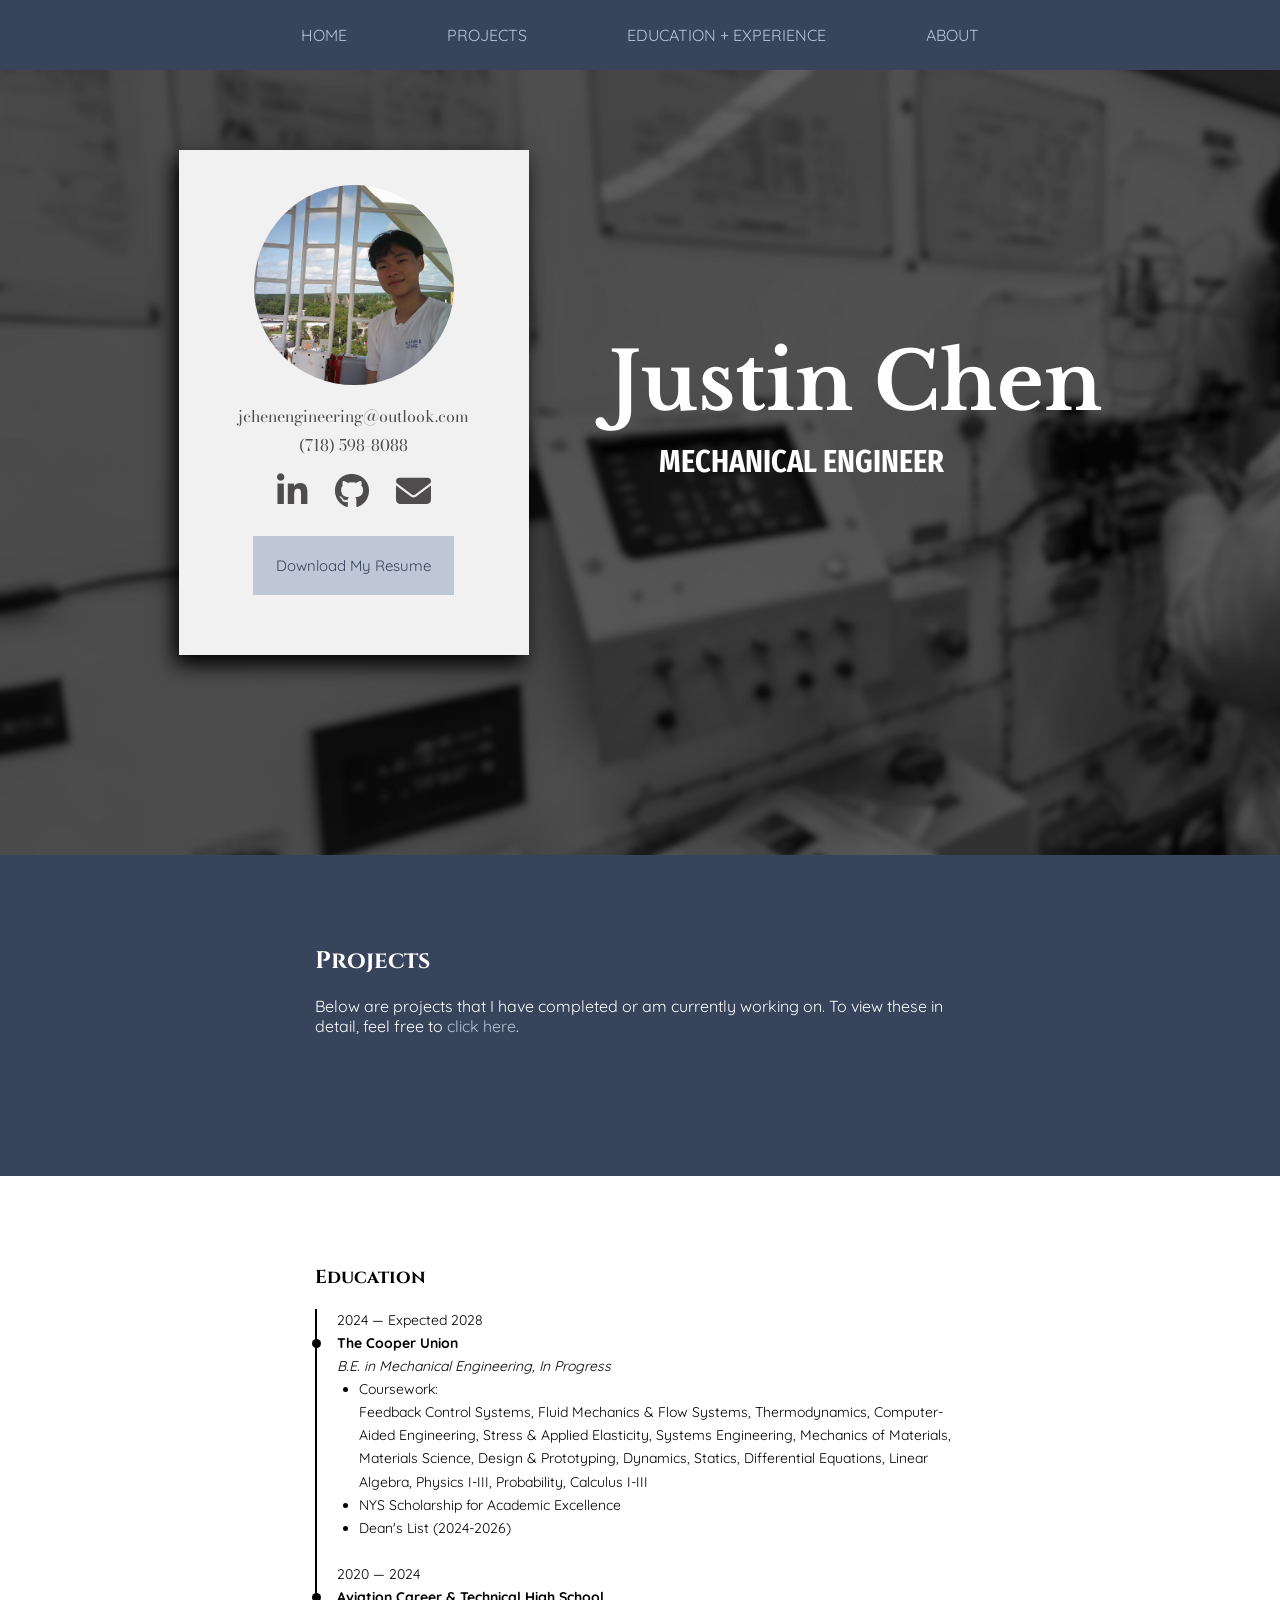
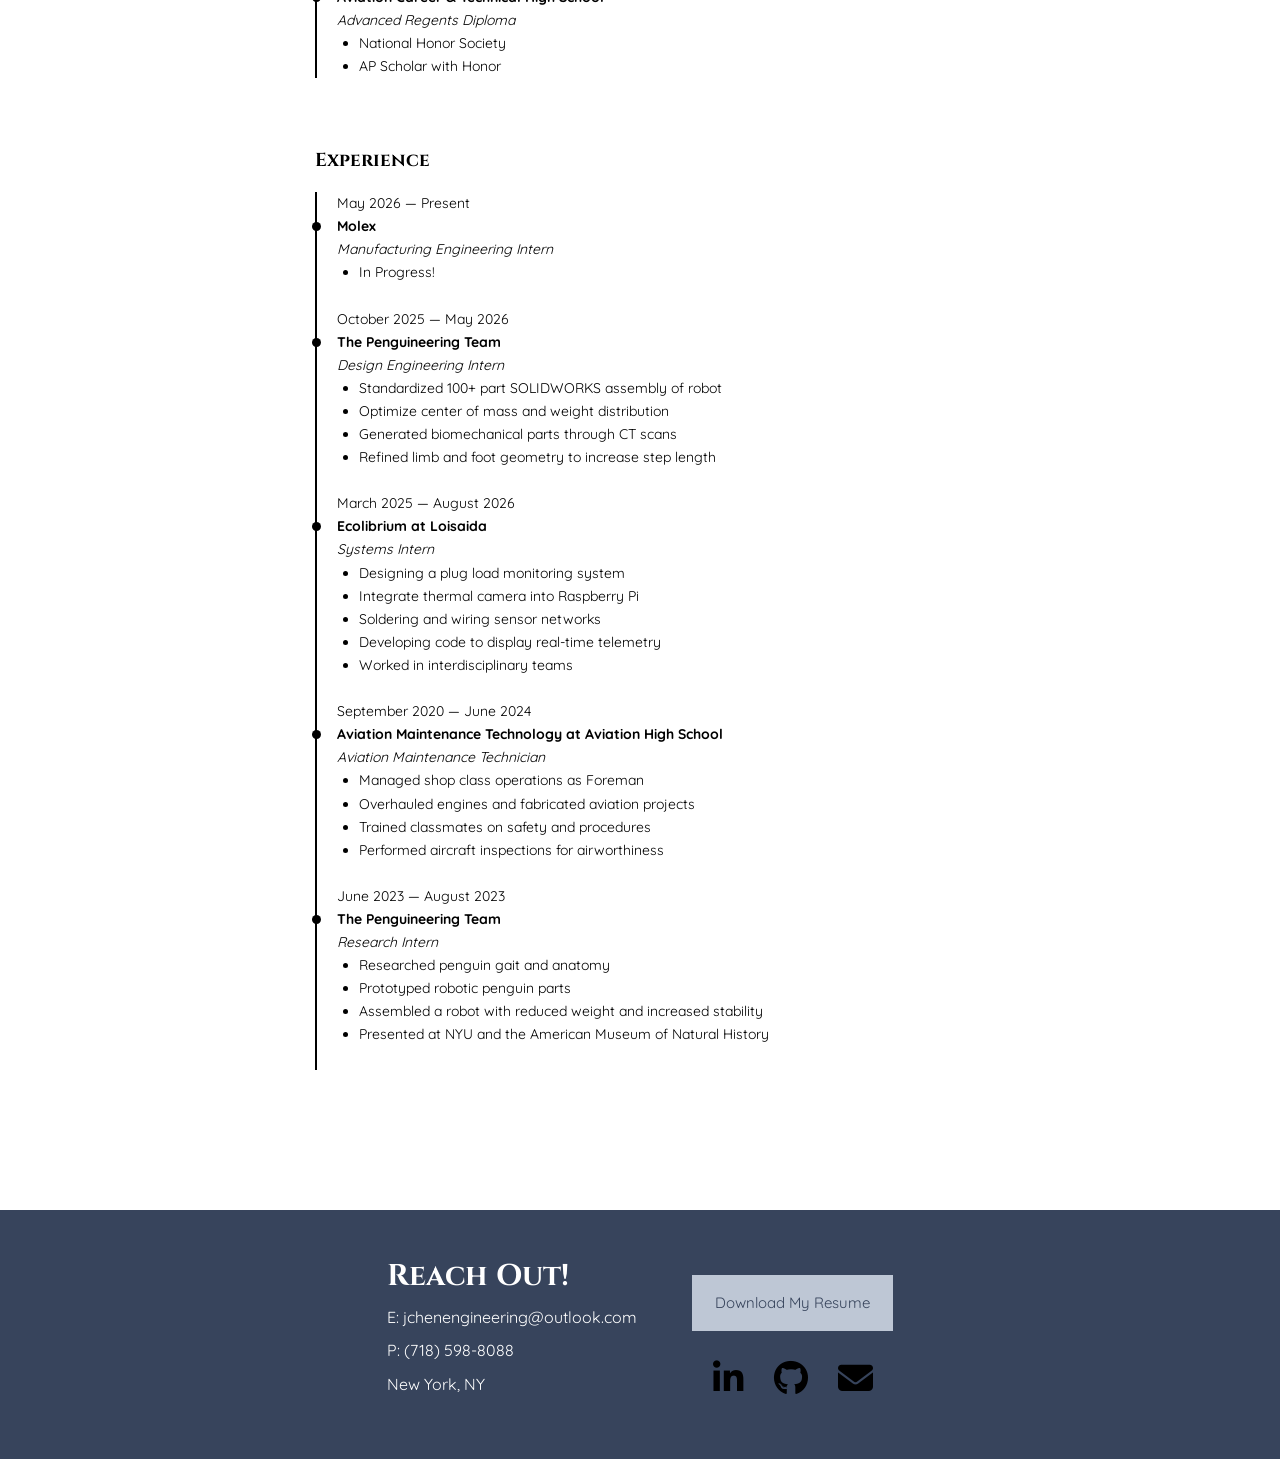
==== commit d9bd29e9: "portfolio update 7/8" ====
--- a/index.html
+++ b/index.html
@@ -40,7 +40,7 @@
                         <a href="https://www.linkedin.com/in/jchenengineering/" target="_blank">
                             <i class="fa-brands fa-linkedin-in"></i>
                         </a>
-                        <a href="https://github.com/JChenEngineering">
+                        <a href="https://github.com/JChenEngineering" target="_blank">
                             <i class="fa-brands fa-github"></i>
                         </a>
                         <a href="mailto:jchenengineering@outlook.com">
@@ -180,17 +180,17 @@
                         <a href="https://www.linkedin.com/in/jchenengineering/" target="_blank">
                             <i class="fa-brands fa-linkedin-in"></i>
                         </a>
-                        <a href="https://github.com/JChenEngineering">
+                        <a href="https://github.com/JChenEngineering" target="_blank">
                             <i class="fa-brands fa-github"></i>
                         </a>
                         <a href="mailto:jchenengineering@outlook.com">
                             <i class="fa-solid fa-envelope"></i>
                         </a>
                     </div>
-                    
+
                 </div>
 
             </div>
-        </footer>
+        </footer>        
     </body>
 </html>
--- a/style.css
+++ b/style.css
@@ -178,6 +178,8 @@
     padding-top: 35px;
     padding-bottom: 60px;
     text-align: center;
+
+    box-shadow: -5px 10px 20px rgba(0, 0, 0, 1);
 }
 
 .contact-card p {
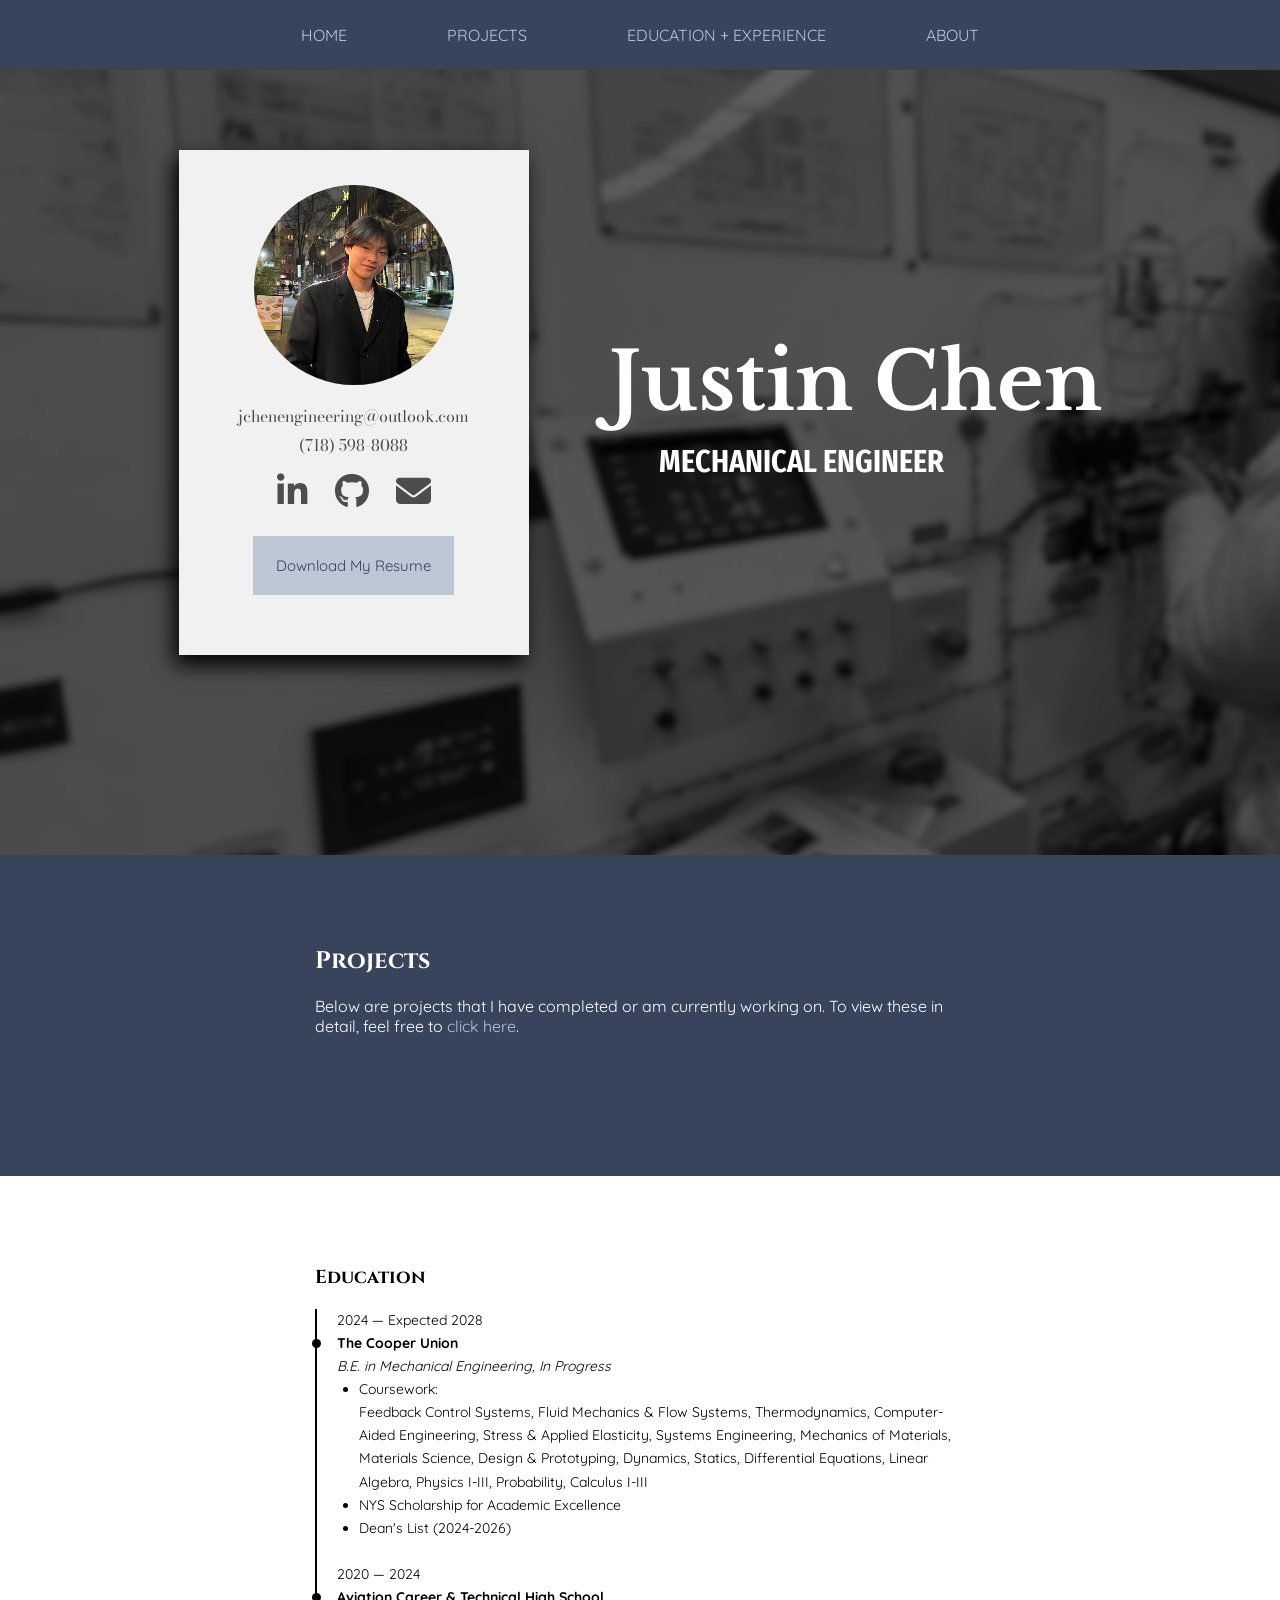
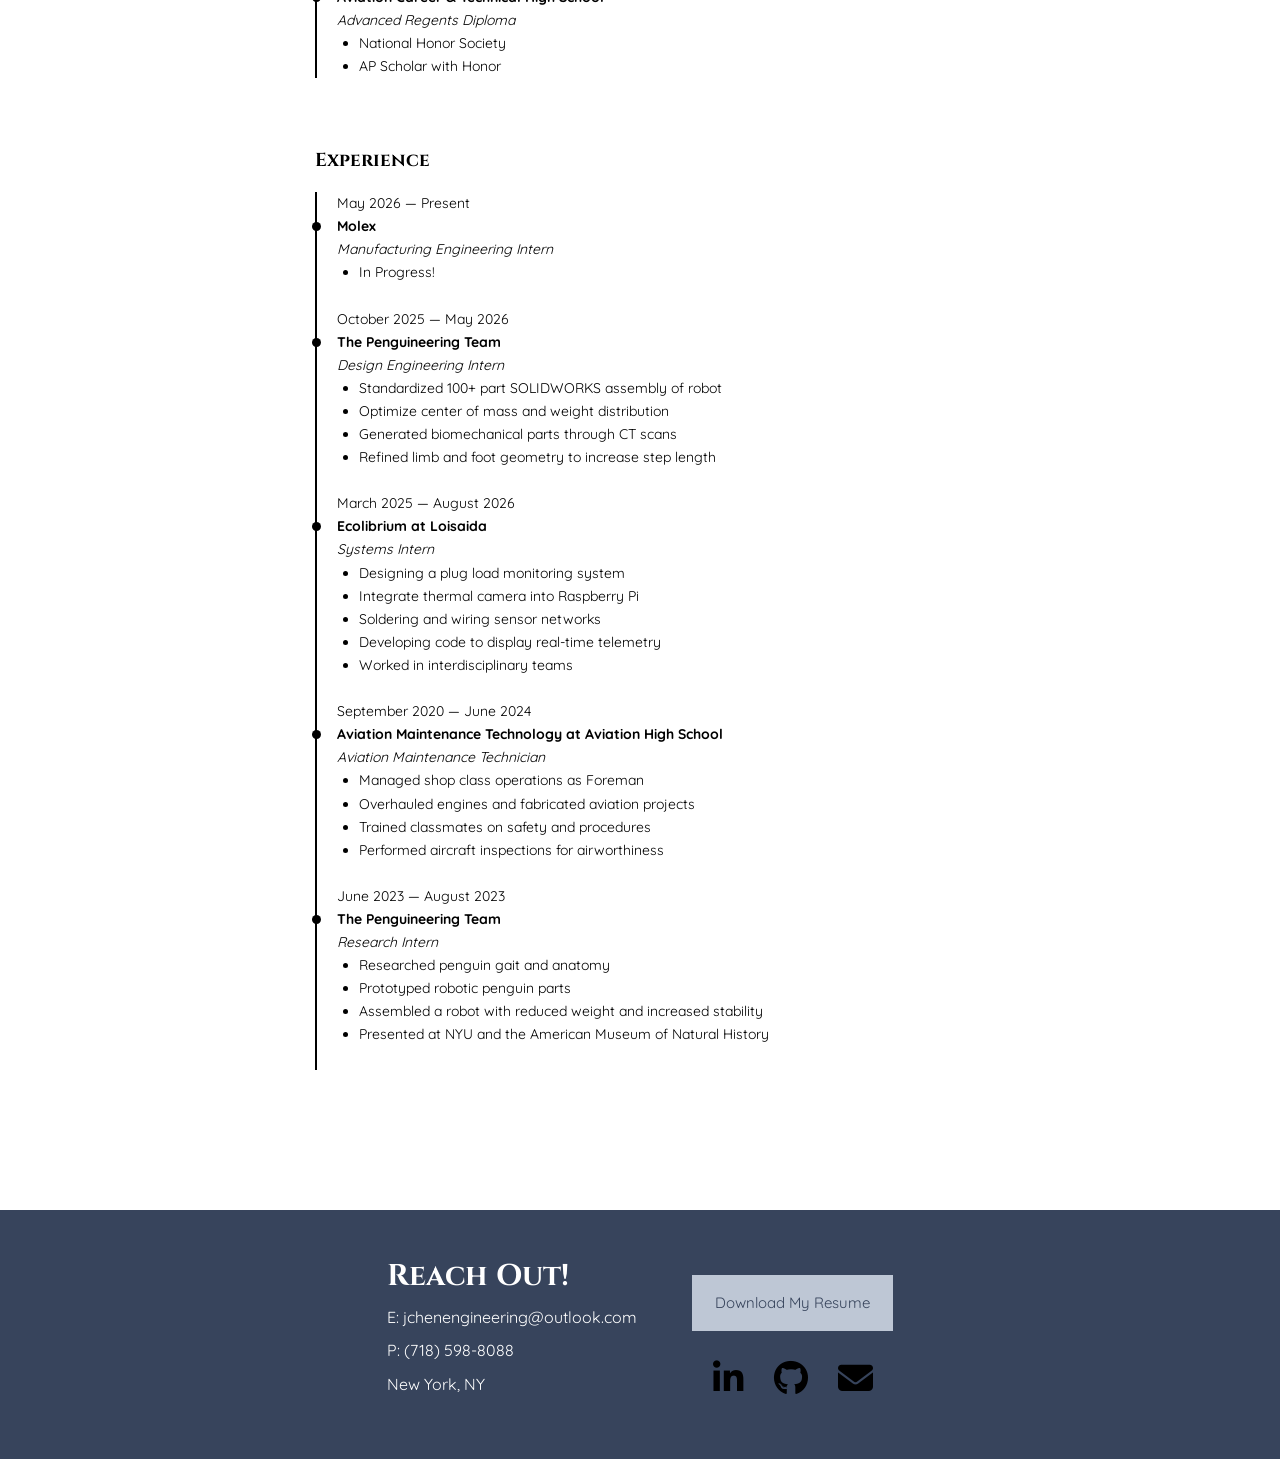
==== commit 108ad6d6: "resume update 7/30" ====
--- a/index.html
+++ b/index.html
@@ -50,7 +50,7 @@
                     
                     <br>
 
-                    <a href="files/Justin_Chen_Resume_serif.pdf" class="download-my-resume-button" download>Download My Resume</a>
+                    <a href="files/Justin_Chen_Resume.pdf" class="download-my-resume-button" download>Download My Resume</a>
 
                 </section>
         </section>
@@ -174,7 +174,7 @@
                 </div>
                 
                 <div class="footer-graphics">
-                    <a href="files/Justin_Chen_Resume_serif.pdf" class="download-my-resume-button" download>Download My Resume</a>
+                    <a href="files/Justin_Chen_Resume.pdf" class="download-my-resume-button" download>Download My Resume</a>
 
                     <div class="social-graphics-footer">
                         <a href="https://www.linkedin.com/in/jchenengineering/" target="_blank">
--- a/style.css
+++ b/style.css
@@ -125,7 +125,7 @@
 a,
 a:visited,
 a:link {
-    color: #b8c3d7;
+    color: #b8c7d7;
     text-decoration: none;
 }
 
@@ -231,7 +231,6 @@
     height: 200px;
     object-fit: cover;
     border-radius: 50%;
-
     padding-bottom: 5px;
 }
 
@@ -317,6 +316,12 @@
     font-family: "Quicksand", sans-serif;
 }
 
+.projects-automated-xy-vision-stage {
+    padding-top: 50px;
+    padding-bottom: 35px;
+    border-bottom: 1px solid gray;
+}
+
 .projects-mechanical-rectifier {
     padding-top: 50px;
     padding-bottom: 35px;
@@ -334,20 +339,7 @@
     padding-bottom: 35px;
 }
 
-.projects-mechanical-rectifier-flexbox {
-    display: flex;
-    gap: 25px;
-    line-height: 1.5;
-    align-items: center;
-}
-
-.projects-mechanical-rectifier-picture {
-    max-width: 40%;
-    height: auto;
-    border-radius: 15px;
-}
-
-.projects-scale-flexbox {
+.projects-automated-xy-vision-stage-flexbox {
     display: flex;
     flex-direction: row-reverse;
     gap: 25px;
@@ -355,10 +347,31 @@
     align-items: center;
 }
 
+.projects-mechanical-rectifier-flexbox {
+    display: flex;
+    gap: 25px;
+    line-height: 1.5;
+    align-items: center;
+}
+
+.projects-mechanical-rectifier-picture {
+    max-width: 40%;
+    height: auto;
+    border-radius: 10px;
+}
+
+.projects-scale-flexbox {
+    display: flex;
+    flex-direction: row-reverse;
+    gap: 25px;
+    line-height: 1.5;
+    align-items: center;
+}
+
 .projects-scale-picture {
     max-width: 50%;
     height: 50%;
-    border-radius: 15px;
+    border-radius: 10px;
 }
 
 .projects-vending-machine-flexbox {
@@ -398,4 +411,139 @@
     border-radius: 25px;
     margin-top: 75px;
     scale: 95%;
+}
+
+/*automated xy vision stage page*/
+.automated-xy-vision-stage {
+    padding-top: 30px;
+    padding-bottom: 70px;
+
+    line-height: 1.6;
+}
+
+/*mechanical rectifier page*/
+.mechanical-rectifier {
+    padding-top: 30px;
+    padding-bottom: 70px;
+
+    line-height: 1.6;
+}
+
+.mechanical-rectifier-1 {
+    display: flex;
+}
+
+.mechanical-rectifier-videos {
+    padding-top: 30px;
+}
+
+.video-grid {
+    display: flex;
+    flex-direction: column;
+    gap: 40px;
+    padding-top: 30px;
+    padding-bottom: 30px;
+}
+
+.video-row {
+    display: flex;
+    align-items: center;
+    justify-content: center;
+    gap: 20px;
+    flex-wrap: wrap;
+
+    padding-bottom: 30px;
+}
+
+.video-container {
+    text-align: center;
+    font-family: "Quicksand", sans-serif;
+    font-size: 16px;
+    color: #000000;
+    flex: 1;
+    min-width: 250px;
+}
+
+.video-container iframe {
+    width: 100%;
+    aspect-ratio: 16 / 9;
+    border-radius: 10px;
+    border: none;
+    box-shadow: 0px 4px 10px rgba(0, 0, 0, 0.1);
+}
+
+.arrow {
+    font-size: 25px;
+    color: #4e4c4c;
+    align-self: center;
+    padding-bottom: 25px;
+}
+
+/*scale page*/
+.scale {
+    padding-top: 30px;
+    padding-bottom: 70px;
+
+    line-height: 1.6;
+}
+
+.scale-images {
+    display: flex;
+    justify-content: center;
+    gap: 50px;
+}
+
+.scale-1 {
+    display: flex;
+
+    padding-top: 20px;
+}
+
+/*vending machine page*/
+.vending-machine {
+    padding-top: 30px;
+    padding-bottom: 70px;
+
+    line-height: 1.6;
+}
+
+.vending-machine-sketches {
+    display: flex;
+    justify-content: center;
+    gap: 20px;
+}
+
+.vending-machine-schematic-image {
+    justify-content: center;    
+}
+
+.shorts-row {
+    display: flex;
+    align-items: center;
+    justify-content: center;
+    gap: 15px;
+    margin-bottom: 40px;
+    padding-top: 20px;
+    flex-wrap: wrap;
+}
+
+.shorts-container {
+    text-align: center;
+    font-family: "Quicksand", sans-serif;
+    font-size: 16px;
+    color: #000000;
+    flex: 1;
+    min-width: 140px;
+    max-width: 180px;
+}
+
+.shorts-container iframe {
+    width: 100%;
+    aspect-ratio: 9 / 16;
+    border-radius: 10px;
+    border: none !important;
+    outline: none !important;
+    padding: 0;
+    margin: 0;
+    box-shadow: 0px 4px 10px rgba(0, 0, 0, 0.1);
 }
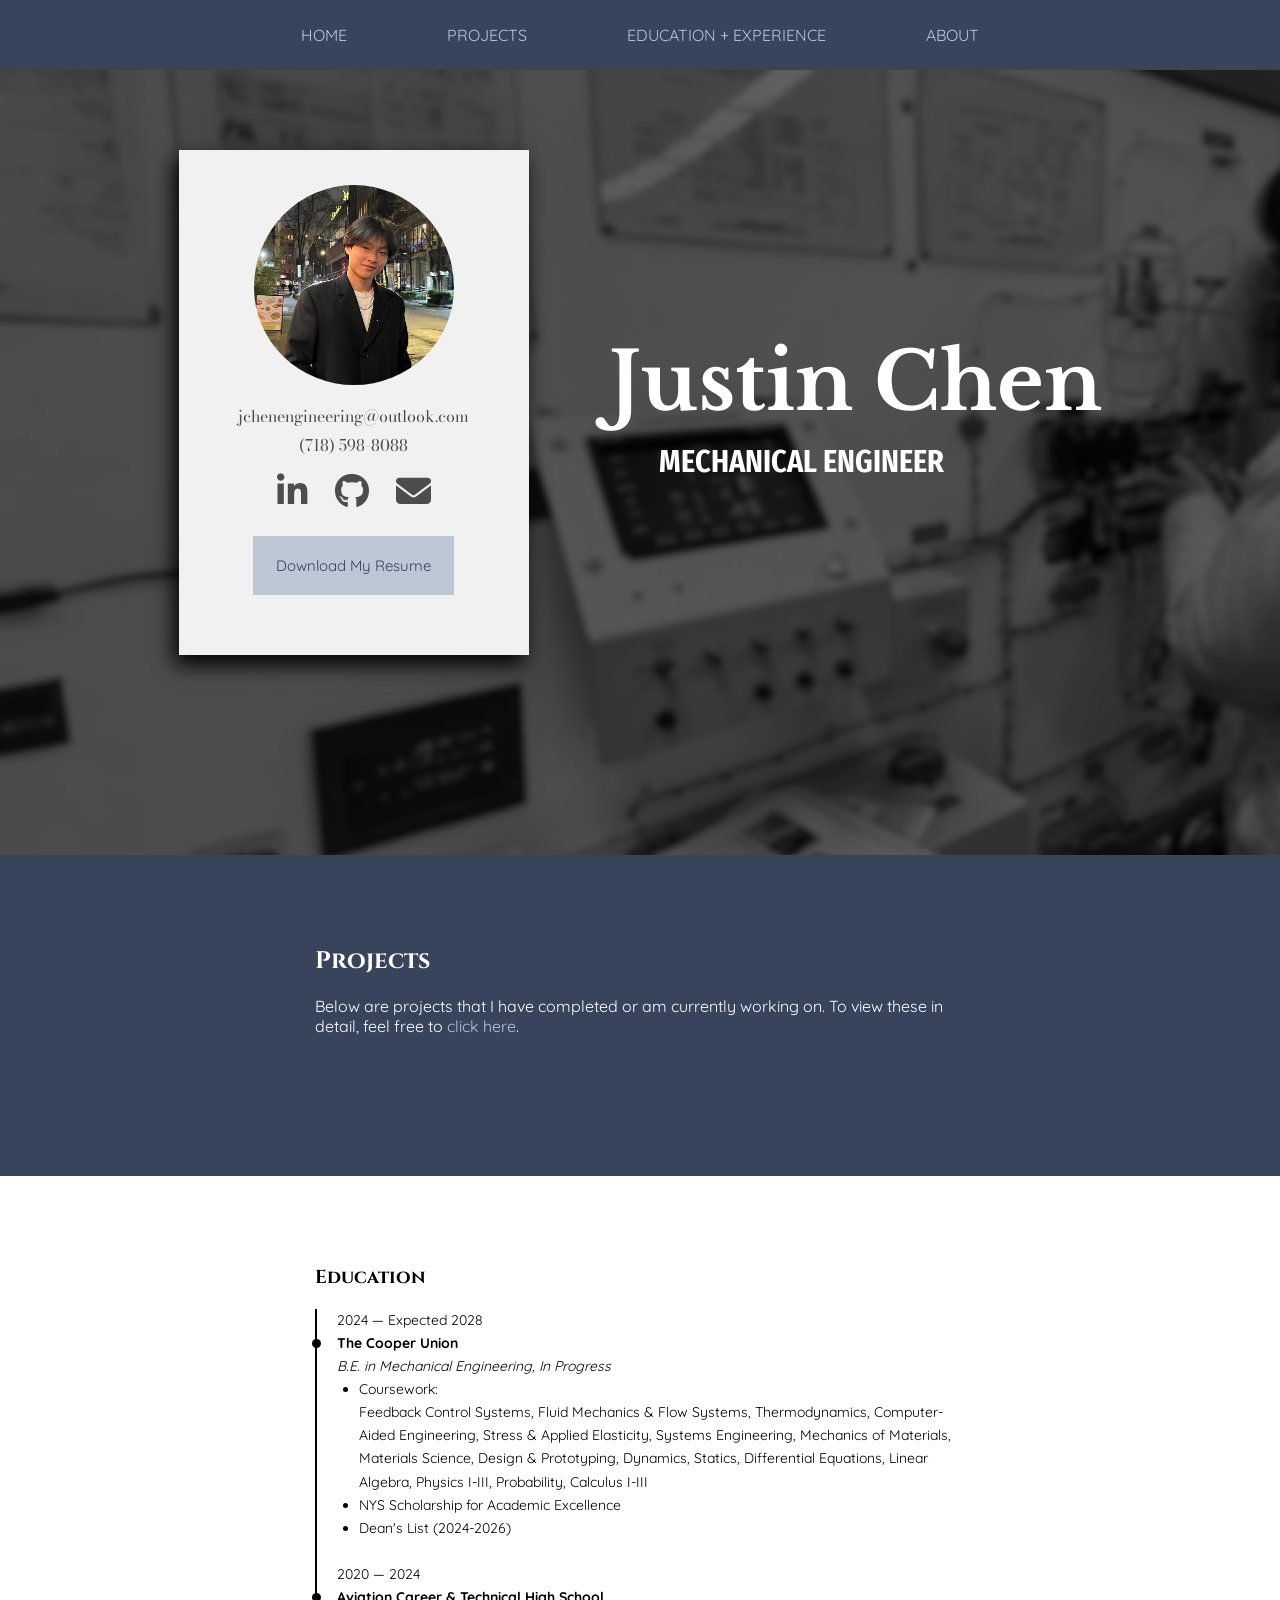
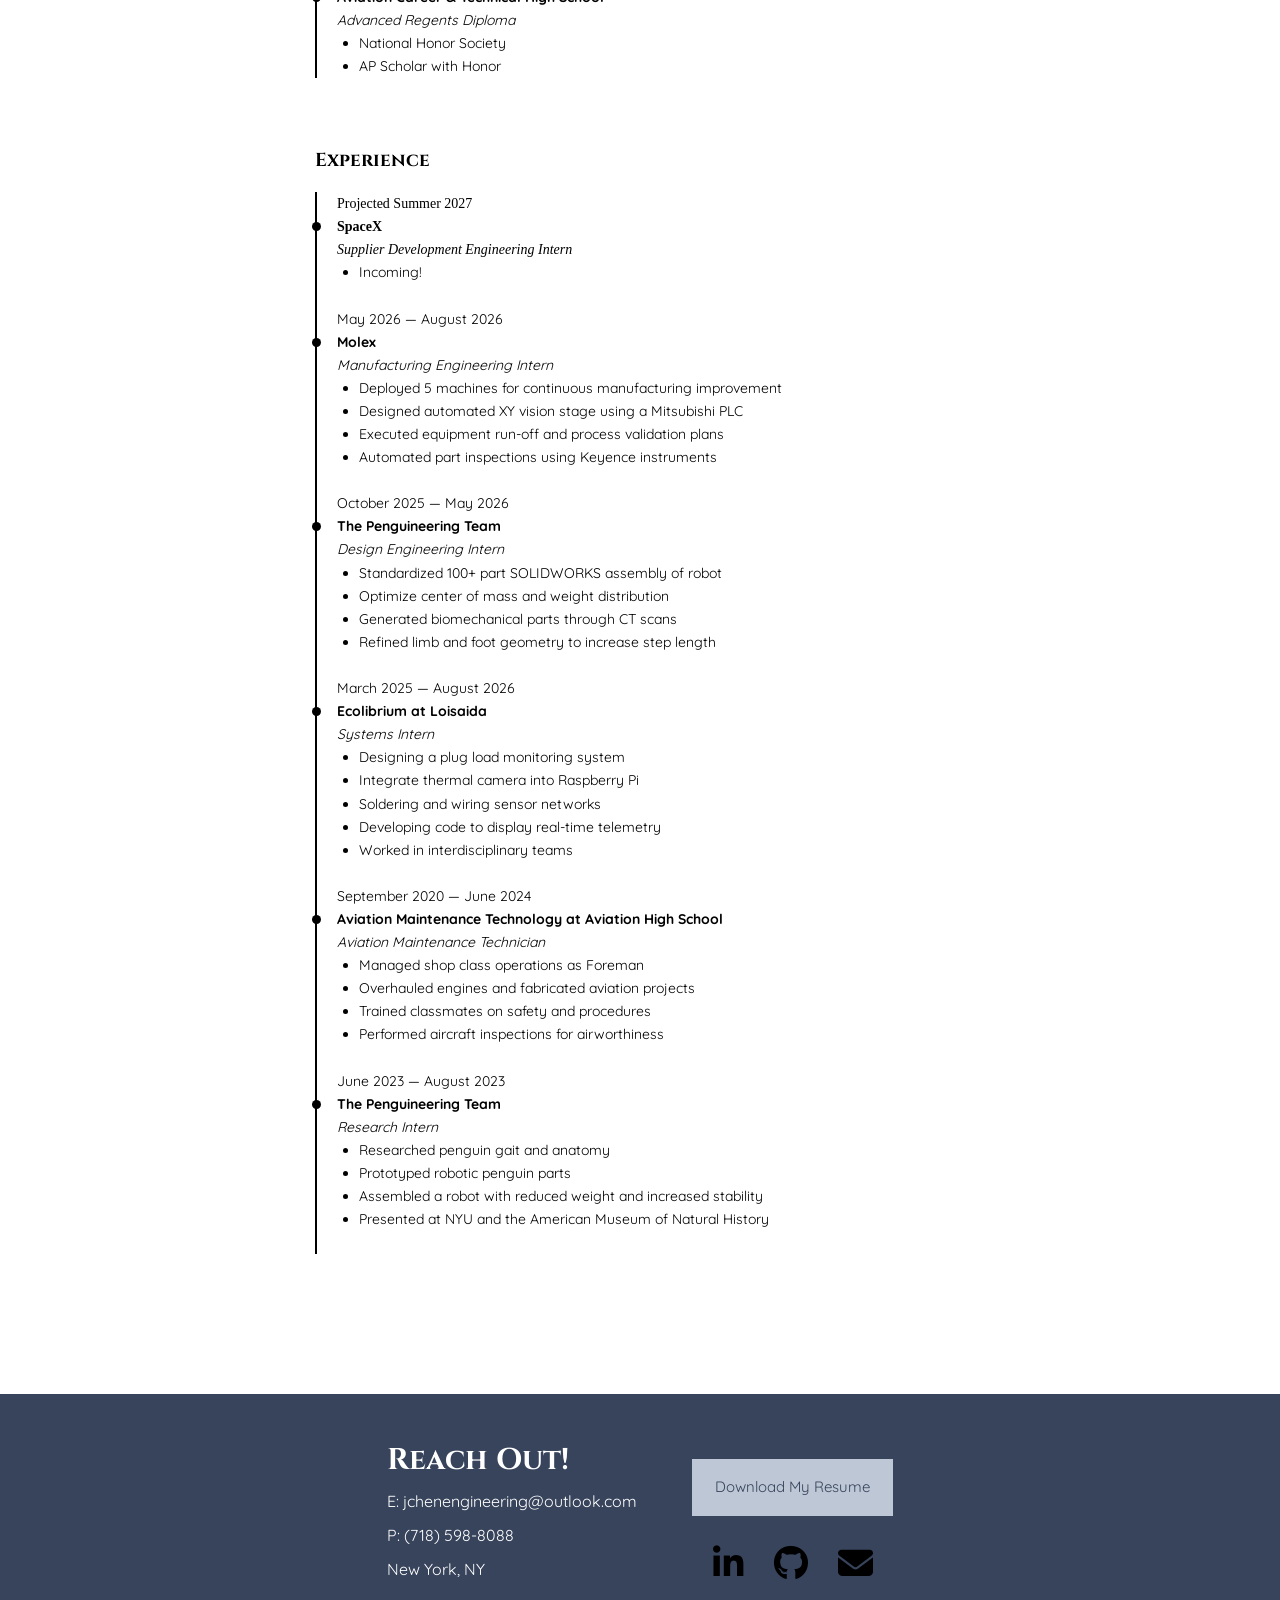
==== commit 9a767a48: "portfolio update 10/15" ====
--- a/index.html
+++ b/index.html
@@ -100,11 +100,23 @@
                     <h1>Experience</h1>
                     <div class="timeline">
 
-                        <div class="timeline-molex">May 2026 — Present<br>
+                        <div class="timeline-spacex">Projected Summer 2027<br>
+                            <b>SpaceX</b><br>
+                            <i>Supplier Development Engineering Intern</i>
+                            <ul>
+                                <li>Incoming!</li>
+                                <br>
+                            </ul>
+                        </div>
+                        
+                        <div class="timeline-molex">May 2026 — August 2026<br>
                             <b>Molex</b><br>
                             <i>Manufacturing Engineering Intern</i>
                             <ul>
-                                <li>In Progress!</li>
+                                <li>Deployed 5 machines for continuous manufacturing improvement</li>
+                                <li>Designed automated XY vision stage using a Mitsubishi PLC</li>
+                                <li>Executed equipment run-off and process validation plans</li>
+                                <li>Automated part inspections using Keyence instruments</li>
                                 <br>
                             </ul>
                         </div>
